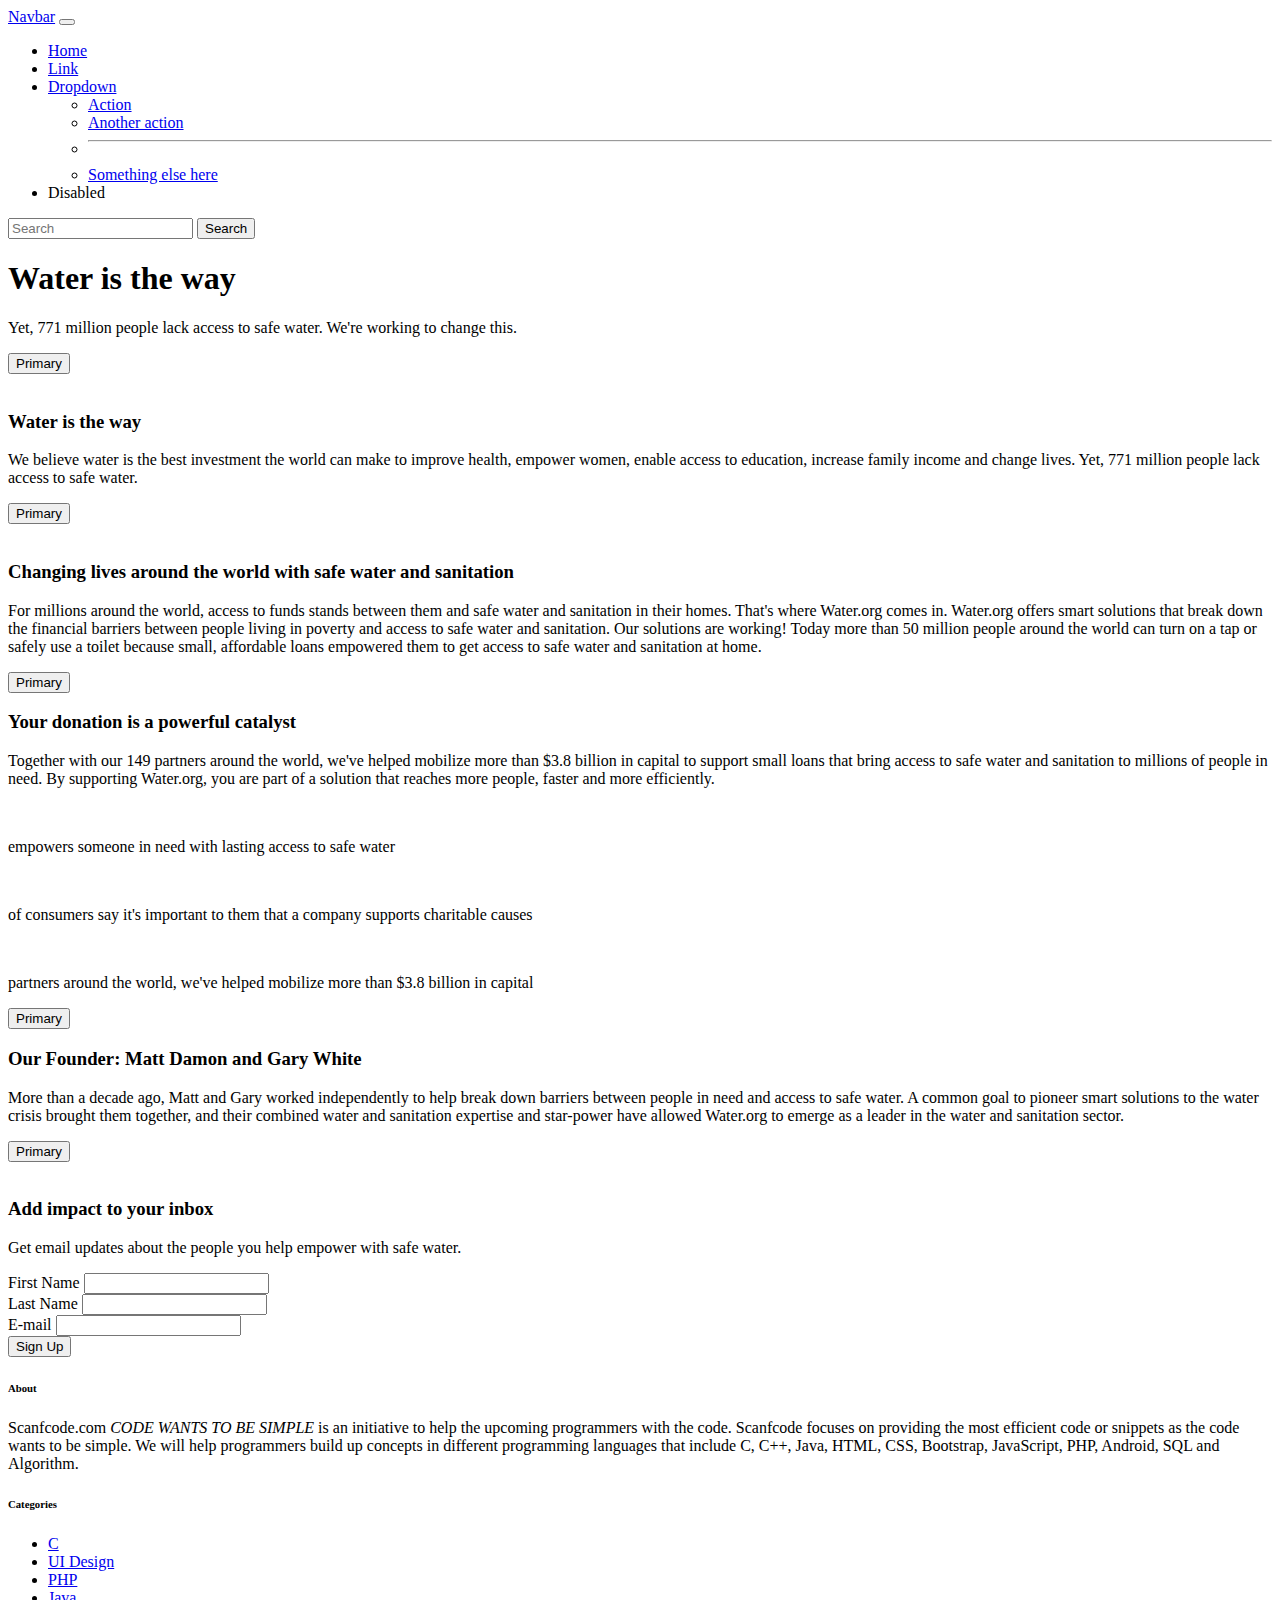
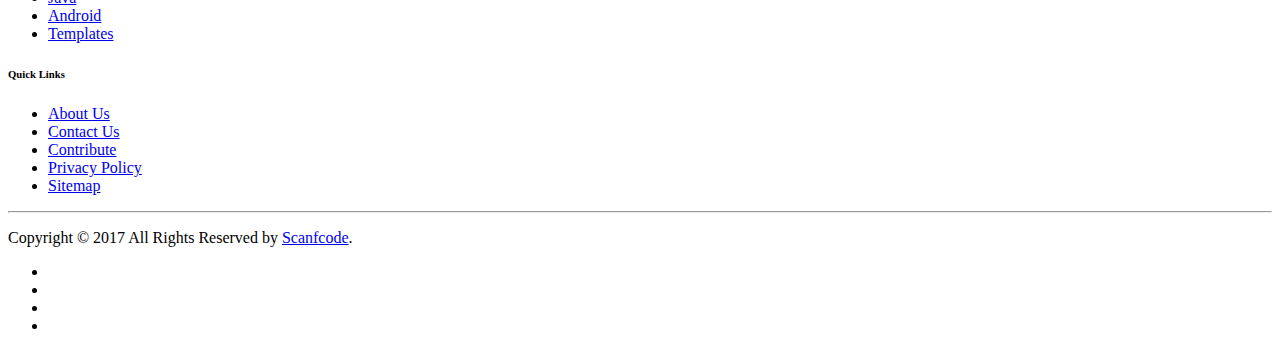
==== index.html @ 59b443e1 "index added" ====
<!doctype html>
<html lang="en">
  <head>
    <!-- Required meta tags -->
    <meta charset="utf-8">
    <meta name="viewport" content="width=device-width, initial-scale=1">

    <!-- Bootstrap CSS -->
    <link href="https://cdn.jsdelivr.net/npm/bootstrap@5.1.3/dist/css/bootstrap.min.css" rel="stylesheet" integrity="sha384-1BmE4kWBq78iYhFldvKuhfTAU6auU8tT94WrHftjDbrCEXSU1oBoqyl2QvZ6jIW3" crossorigin="anonymous">
    <link rel="stylesheet" href="./css/style.css">
   
  </head>
  <body>

    <!-- NavBar -->

    <nav class="navbar navbar-expand-lg navbar-dark bg-dark">
        <div class="container-fluid">
          <a class="navbar-brand" href="#">Navbar</a>
          <button class="navbar-toggler" type="button" data-bs-toggle="collapse" data-bs-target="#navbarSupportedContent" aria-controls="navbarSupportedContent" aria-expanded="false" aria-label="Toggle navigation">
            <span class="navbar-toggler-icon"></span>
          </button>
          <div class="collapse navbar-collapse" id="navbarSupportedContent">
            <ul class="navbar-nav me-auto mb-2 mb-lg-0">
              <li class="nav-item">
                <a class="nav-link active" aria-current="page" href="#">Home</a>
              </li>
              <li class="nav-item">
                <a class="nav-link" href="#">Link</a>
              </li>
              <li class="nav-item dropdown">
                <a class="nav-link dropdown-toggle" href="#" id="navbarDropdown" role="button" data-bs-toggle="dropdown" aria-expanded="false">
                  Dropdown
                </a>
                <ul class="dropdown-menu" aria-labelledby="navbarDropdown">
                  <li><a class="dropdown-item" href="#">Action</a></li>
                  <li><a class="dropdown-item" href="#">Another action</a></li>
                  <li><hr class="dropdown-divider"></li>
                  <li><a class="dropdown-item" href="#">Something else here</a></li>
                </ul>
              </li>
              <li class="nav-item">
                <a class="nav-link disabled">Disabled</a>
              </li>
            </ul>
            <form class="d-flex">
              <input class="form-control me-2" type="search" placeholder="Search" aria-label="Search">
              <button class="btn btn-outline-success" type="submit">Search</button>
            </form>
          </div>
        </div>
      </nav>

    <!-- Hero -->

    <div class="container-fluid gradient">
        <div class="row">
            <div class="col-md-6">
                <h1 class="title">Water is the way</h1>
                <p>Yet, 771 million people lack access to safe water. We're working to change this.</p>
                <button type="button" class="btn btn-primary">Primary</button>
            </div>
            <div class="col-md-6">
                <img src="./img/Heroimg.png" alt="">
            </div>
        </div>
    </div>

    <div class="container about">
        <div class="row">
            <div class="col-md-9">
                <h3>Water is the way</h3>
                <p>We believe water is the best investment the world can make to improve health, empower women, enable access to education, increase family income and change lives. Yet, 771 million people lack access to safe water.</p>
            </div>
            <div class="col-md-3">
                <button type="button" class="btn btn-primary">Primary</button>
            </div>
        </div>
    </div>

    <div class="container">
        <div class="row">
            <div class="col-md-6">
                <img src="./img/water.png" alt="">
            </div>
            <div class="col-md-6">
                <h3>Changing lives around the world with safe water and sanitation</h3>
                <p>For millions around the world, access to funds stands between them and safe water and sanitation in their homes.

                    That's where Water.org comes in. Water.org offers smart solutions that break down the financial barriers between people living in poverty and access to safe water and sanitation.
                    
                    Our solutions are working! Today more than 50 million people around the world can turn on a tap or safely use a toilet because small, affordable loans empowered them to get access to safe water and sanitation at home.</p>
                    <button type="button" class="btn btn-primary">Primary</button>
            </div>
        </div>
    </div>

    <div class="container gradient">
        <div class="row">
            <div class="col-md-3">
                <h3>Your donation is a powerful catalyst</h3>
                <p>Together with our 149 partners around the world, we've helped mobilize more than $3.8 billion in capital to support small loans that bring access to safe water and sanitation to millions of people in need. By supporting Water.org, you are part of a solution that reaches more people, faster and more efficiently.</p>
            </div>
            <div class="col-md-3">
                <img src="./img/$5.png" alt="">
                <p>empowers someone in need with lasting access to safe water</p>
            </div>
            <div class="col-md-3">
                <img src="./img/84.png" alt="">
                <p>of consumers say it's important to them that a company supports charitable causes</p>
            </div>
            <div class="col-md-3">
                <img src="./img/149.png" alt="">
                <p>partners around the world, we've helped mobilize more than $3.8 billion in capital</p>
            </div>
        </div>
        <div class="row">
            <div class="col-md-3">
            </div>
            <div class="col-md-3">
            </div>
            <div class="col-md-3">
            </div>
            <div class="col-md-3">
                <button type="button" class="btn btn-primary">Primary</button>
            </div>
        </div>
    </div>

    <div class="container">
        <div class="row">
            <div class="col-md-4">
                <h3>Our Founder: Matt Damon and Gary White</h3>
                <p>More than a decade ago, Matt and Gary worked independently to help break down barriers between people in need and access to safe water. A common goal to pioneer smart solutions to the water crisis brought them together, and their combined water and sanitation expertise and star-power have allowed Water.org to emerge as a leader in the water and sanitation sector.</p>
                <button type="button" class="btn btn-primary">Primary</button>
            </div>
            <div class="col-md-8">
                <img src="./img/founder.png" alt="">
            </div>
        </div>
    </div>

    <div class="container form">
        <div class="row">
            <div class="col-md-4">
                <form>
                    <h3>Add impact to your inbox</h3>
                    <p>Get email updates about the people you help empower with safe water.</p>
                    <div class="mb-3">
                      <label for="exampleInputEmail1" class="form-label">First Name</label>
                      <input type="email" class="form-control" id="exampleInputEmail1" aria-describedby="emailHelp">
                    </div>
                    <div class="mb-3">
                      <label for="exampleInputPassword1" class="form-label">Last Name</label>
                      <input type="password" class="form-control" id="exampleInputPassword1">
                    </div>
                    <div class="mb-3">
                        <label for="exampleInputPassword1" class="form-label">E-mail</label>
                        <input type="password" class="form-control" id="exampleInputPassword1">
                      </div>
                    <button type="submit" class="btn btn-primary">Sign Up</button>
                  </form>
            </div>
        </div>
    </div>

      <!-- Site footer -->
      <footer class="site-footer">
        <div class="container">
          <div class="row">
            <div class="col-sm-12 col-md-6">
              <h6>About</h6>
              <p class="text-justify">Scanfcode.com <i>CODE WANTS TO BE SIMPLE </i> is an initiative  to help the upcoming programmers with the code. Scanfcode focuses on providing the most efficient code or snippets as the code wants to be simple. We will help programmers build up concepts in different programming languages that include C, C++, Java, HTML, CSS, Bootstrap, JavaScript, PHP, Android, SQL and Algorithm.</p>
            </div>
  
            <div class="col-xs-6 col-md-3">
              <h6>Categories</h6>
              <ul class="footer-links">
                <li><a href="http://scanfcode.com/category/c-language/">C</a></li>
                <li><a href="http://scanfcode.com/category/front-end-development/">UI Design</a></li>
                <li><a href="http://scanfcode.com/category/back-end-development/">PHP</a></li>
                <li><a href="http://scanfcode.com/category/java-programming-language/">Java</a></li>
                <li><a href="http://scanfcode.com/category/android/">Android</a></li>
                <li><a href="http://scanfcode.com/category/templates/">Templates</a></li>
              </ul>
            </div>
  
            <div class="col-xs-6 col-md-3">
              <h6>Quick Links</h6>
              <ul class="footer-links">
                <li><a href="http://scanfcode.com/about/">About Us</a></li>
                <li><a href="http://scanfcode.com/contact/">Contact Us</a></li>
                <li><a href="http://scanfcode.com/contribute-at-scanfcode/">Contribute</a></li>
                <li><a href="http://scanfcode.com/privacy-policy/">Privacy Policy</a></li>
                <li><a href="http://scanfcode.com/sitemap/">Sitemap</a></li>
              </ul>
            </div>
          </div>
          <hr>
        </div>
        <div class="container">
          <div class="row">
            <div class="col-md-8 col-sm-6 col-xs-12">
              <p class="copyright-text">Copyright &copy; 2017 All Rights Reserved by 
           <a href="#">Scanfcode</a>.
              </p>
            </div>
  
            <div class="col-md-4 col-sm-6 col-xs-12">
              <ul class="social-icons">
                <li><a class="facebook" href="#"><i class="fa fa-facebook"></i></a></li>
                <li><a class="twitter" href="#"><i class="fa fa-twitter"></i></a></li>
                <li><a class="dribbble" href="#"><i class="fa fa-dribbble"></i></a></li>
                <li><a class="linkedin" href="#"><i class="fa fa-linkedin"></i></a></li>   
              </ul>
            </div>
          </div>
        </div>
  </footer>

    <!-- Optional JavaScript; choose one of the two! -->

    <!-- Option 1: Bootstrap Bundle with Popper -->
    <script src="https://cdn.jsdelivr.net/npm/bootstrap@5.1.3/dist/js/bootstrap.bundle.min.js" integrity="sha384-ka7Sk0Gln4gmtz2MlQnikT1wXgYsOg+OMhuP+IlRH9sENBO0LRn5q+8nbTov4+1p" crossorigin="anonymous"></script>

    <!-- Option 2: Separate Popper and Bootstrap JS -->
    <!--
    <script src="https://cdn.jsdelivr.net/npm/@popperjs/core@2.10.2/dist/umd/popper.min.js" integrity="sha384-7+zCNj/IqJ95wo16oMtfsKbZ9ccEh31eOz1HGyDuCQ6wgnyJNSYdrPa03rtR1zdB" crossorigin="anonymous"></script>
    <script src="https://cdn.jsdelivr.net/npm/bootstrap@5.1.3/dist/js/bootstrap.min.js" integrity="sha384-QJHtvGhmr9XOIpI6YVutG+2QOK9T+ZnN4kzFN1RtK3zEFEIsxhlmWl5/YESvpZ13" crossorigin="anonymous"></script>
    -->
  </body>
</html>
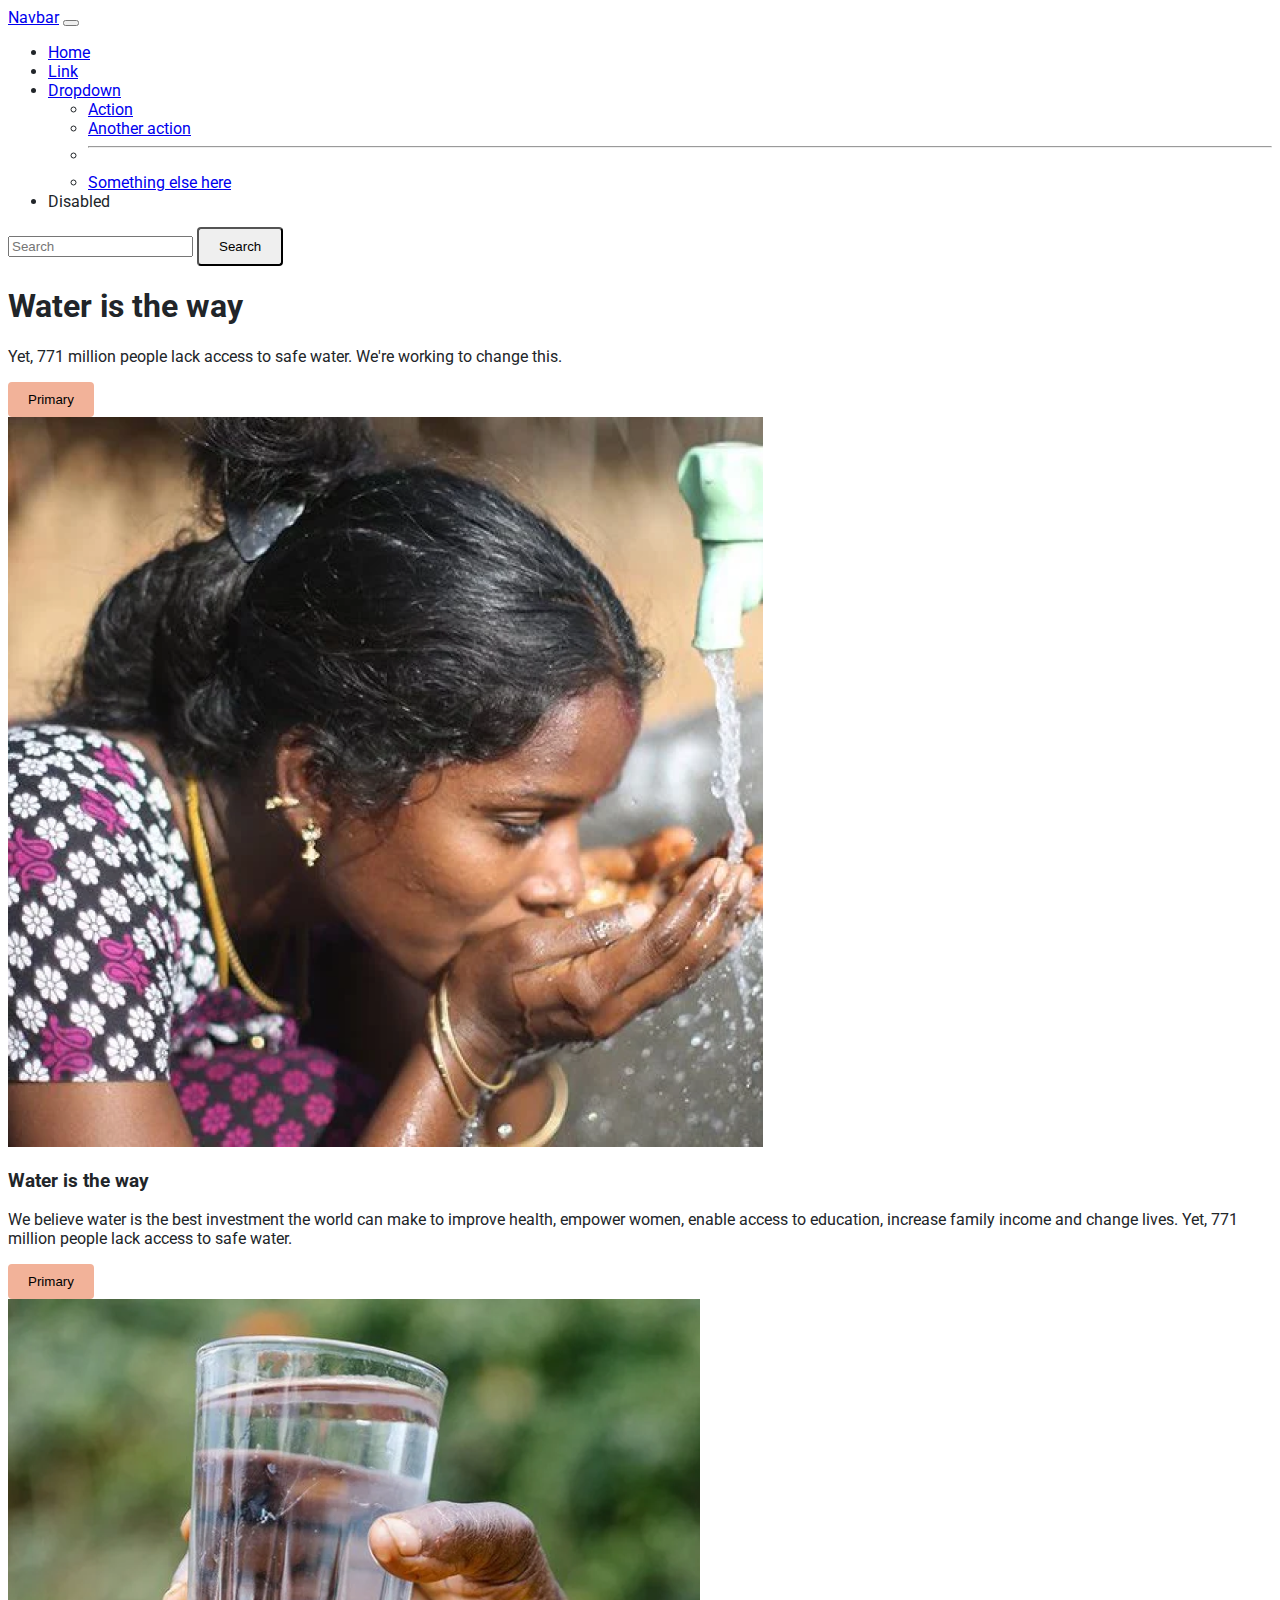
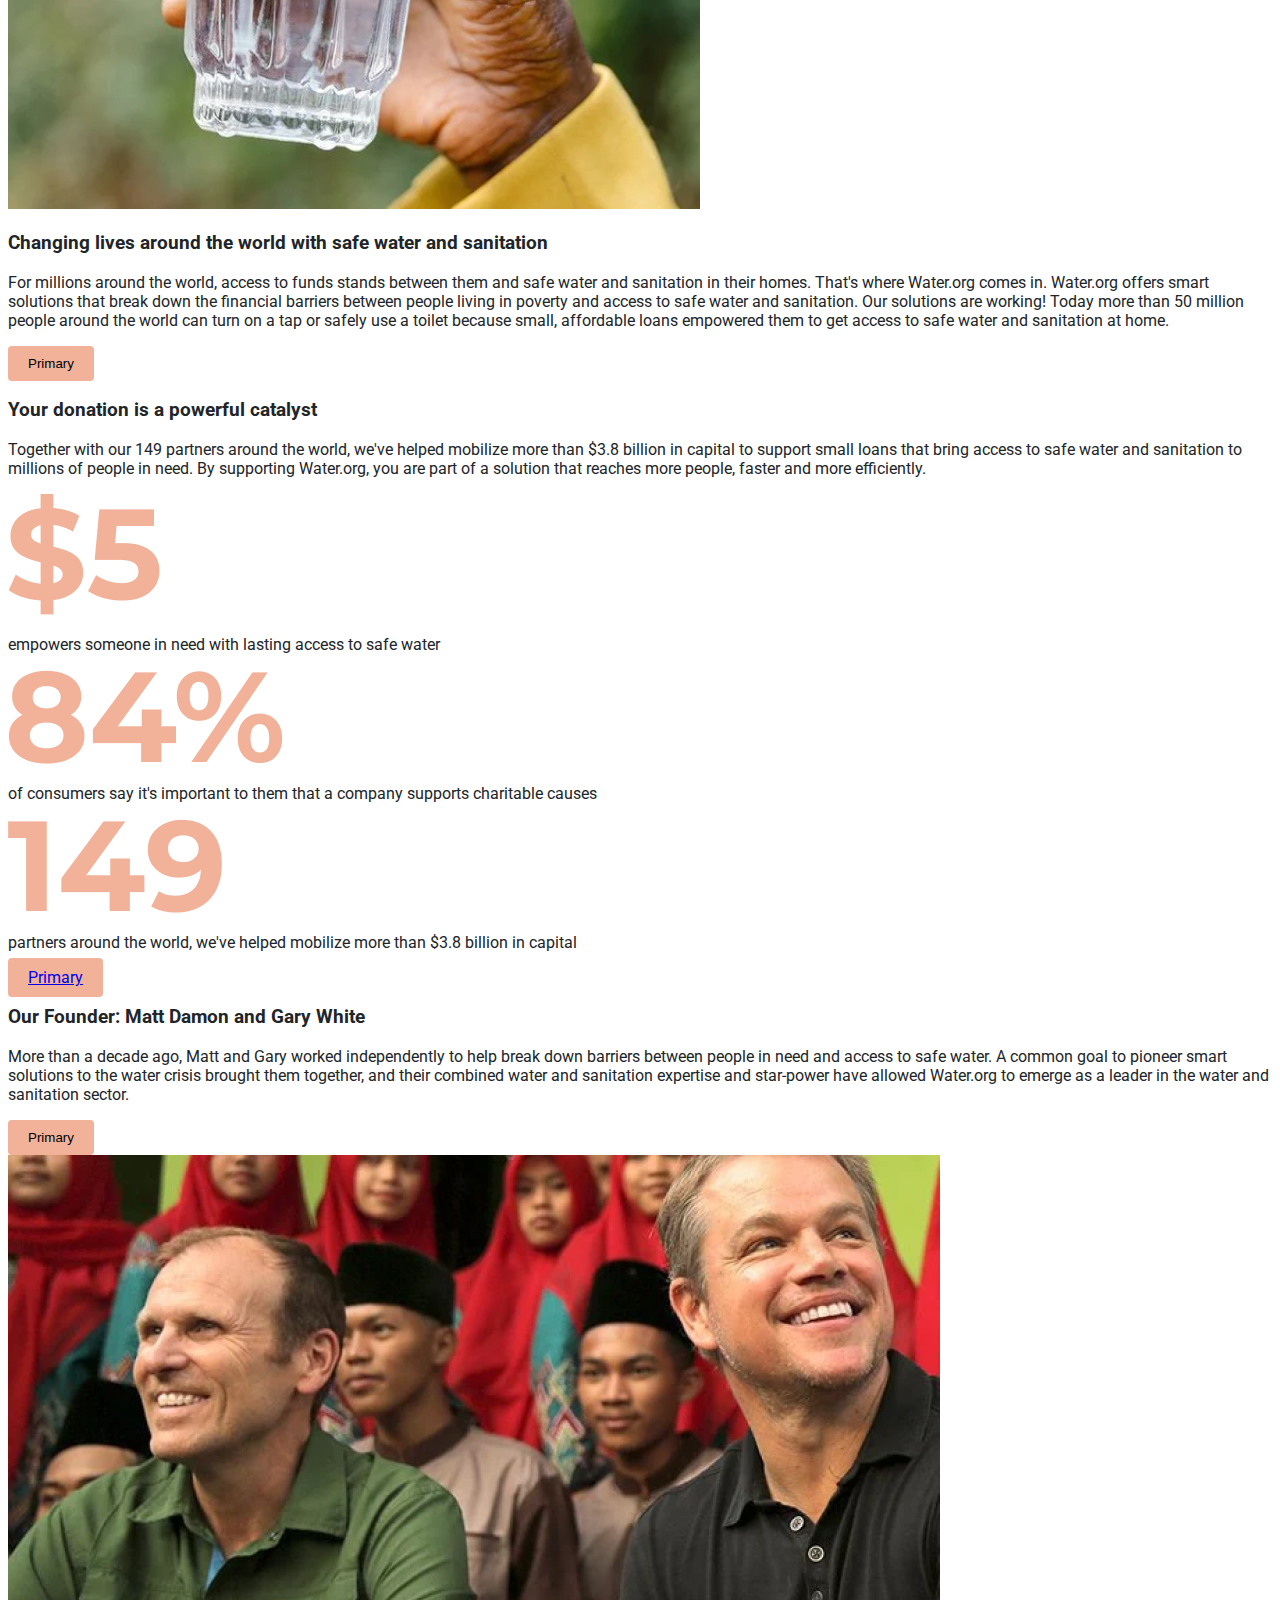
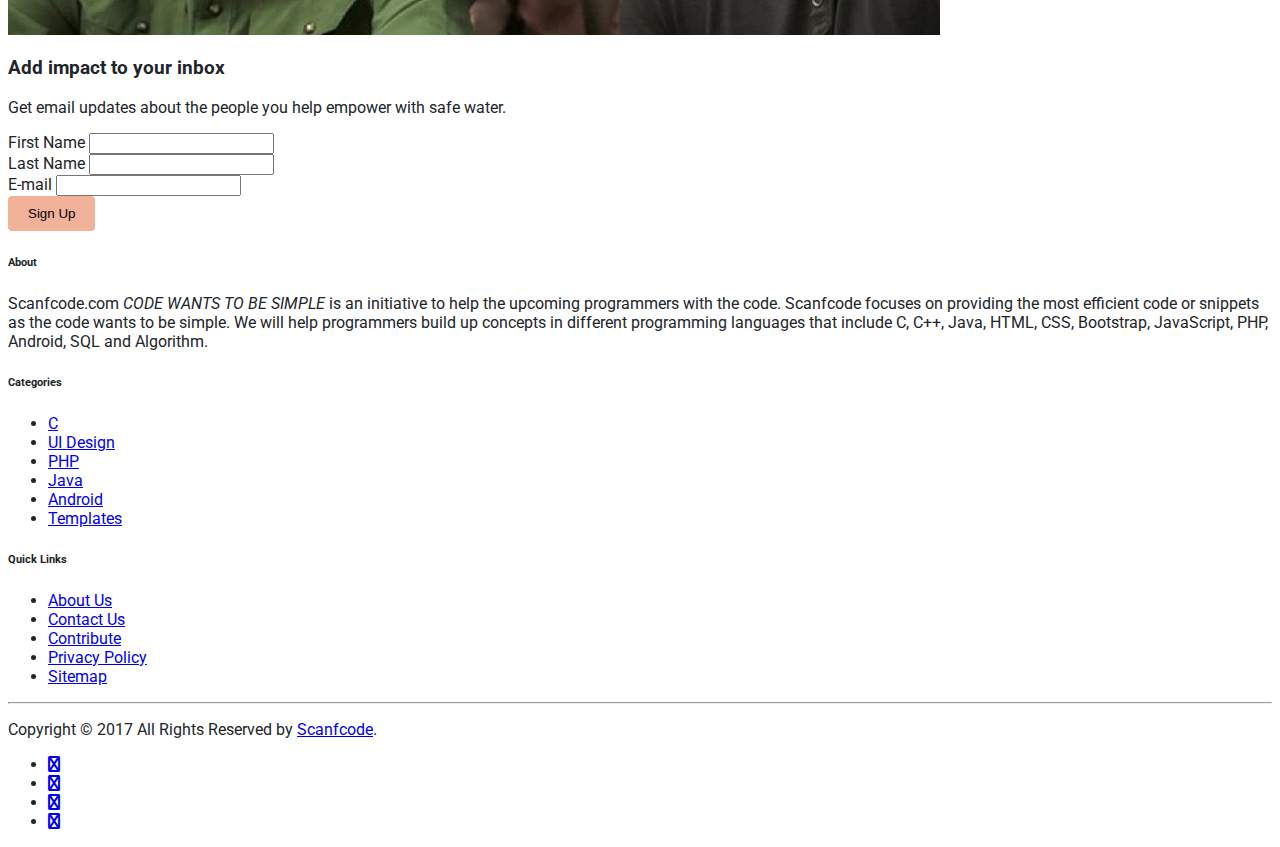
==== commit 17d6741a: "made changes" ====
--- a/index.html
+++ b/index.html
@@ -8,6 +8,9 @@
     <!-- Bootstrap CSS -->
     <link href="https://cdn.jsdelivr.net/npm/bootstrap@5.1.3/dist/css/bootstrap.min.css" rel="stylesheet" integrity="sha384-1BmE4kWBq78iYhFldvKuhfTAU6auU8tT94WrHftjDbrCEXSU1oBoqyl2QvZ6jIW3" crossorigin="anonymous">
     <link rel="stylesheet" href="./css/style.css">
+    <link rel="stylesheet" href="../css/common.css">
+
+    <title>Home Page</title>
    
   </head>
   <body>
@@ -122,7 +125,7 @@
             <div class="col-md-3">
             </div>
             <div class="col-md-3">
-                <button type="button" class="btn btn-primary">Primary</button>
+              <a href="#" class="btn btn-primary">Primary</a>
             </div>
         </div>
     </div>
--- a/css/common.css
+++ b/css/common.css
@@ -0,0 +1,18 @@
+/* Google Font*/
+@import url('https://fonts.googleapis.com/css2?family=Playfair+Display:ital,wght@0,400;0,500;0,600;0,700;0,800;0,900;1,400;1,500;1,600;1,700;1,800;1,900&family=Roboto:ital,wght@0,100;0,300;0,400;0,500;0,700;0,900;1,100;1,300;1,400;1,500;1,700;1,900&display=swap');
+/* Free  font-awesome 6.2*/
+@import url('https://cdnjs.cloudflare.com/ajax/libs/font-awesome/6.2.0/css/all.min.css');
+/* components*/
+@import url("./variables.css");
+@import url("../components/buttons.css");
+@import url("../components/nav.css");
+@import url("../components/shadow.css");
+@import url("../components/borders.css");
+
+body{
+    font-family: var(--defult-font);
+    font-size: var(--font-size-defult);
+    font-weight: var(--font-weight-regular);
+    color: var(--color-gray-900);
+}
+
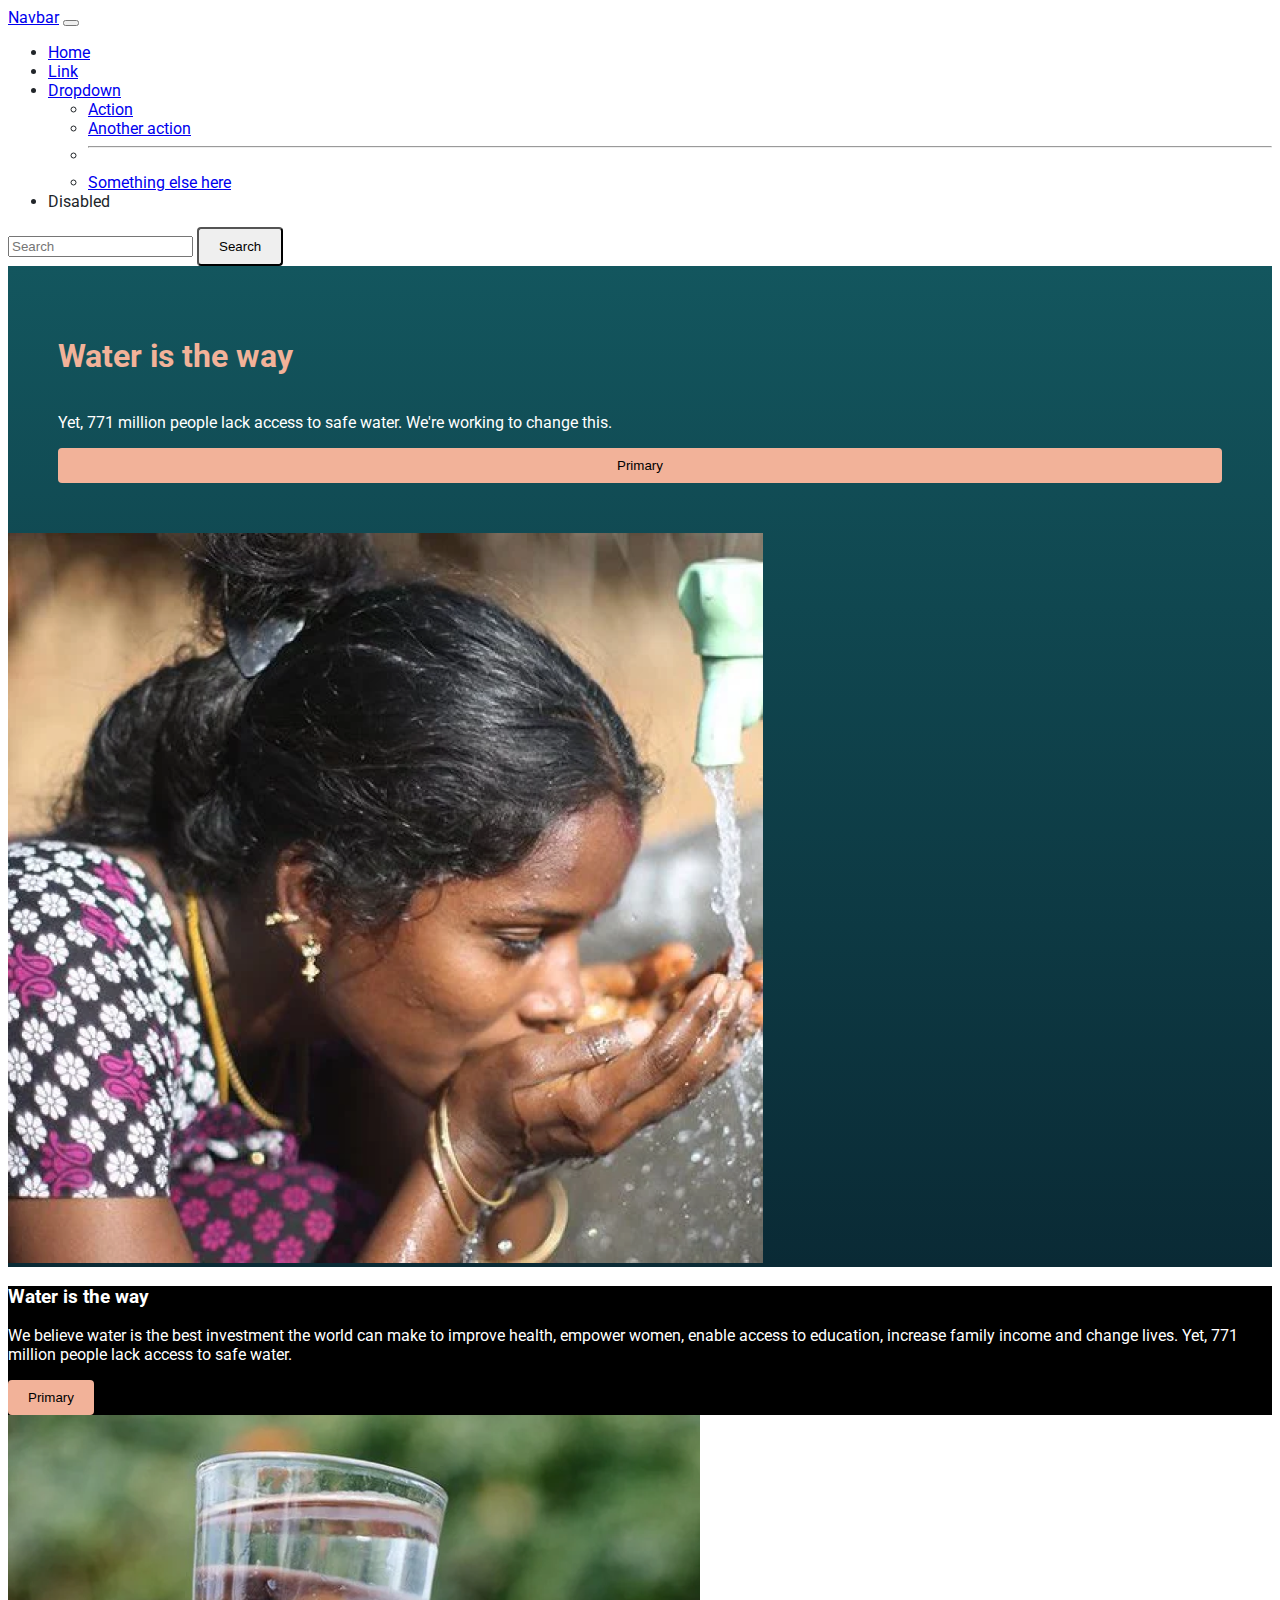
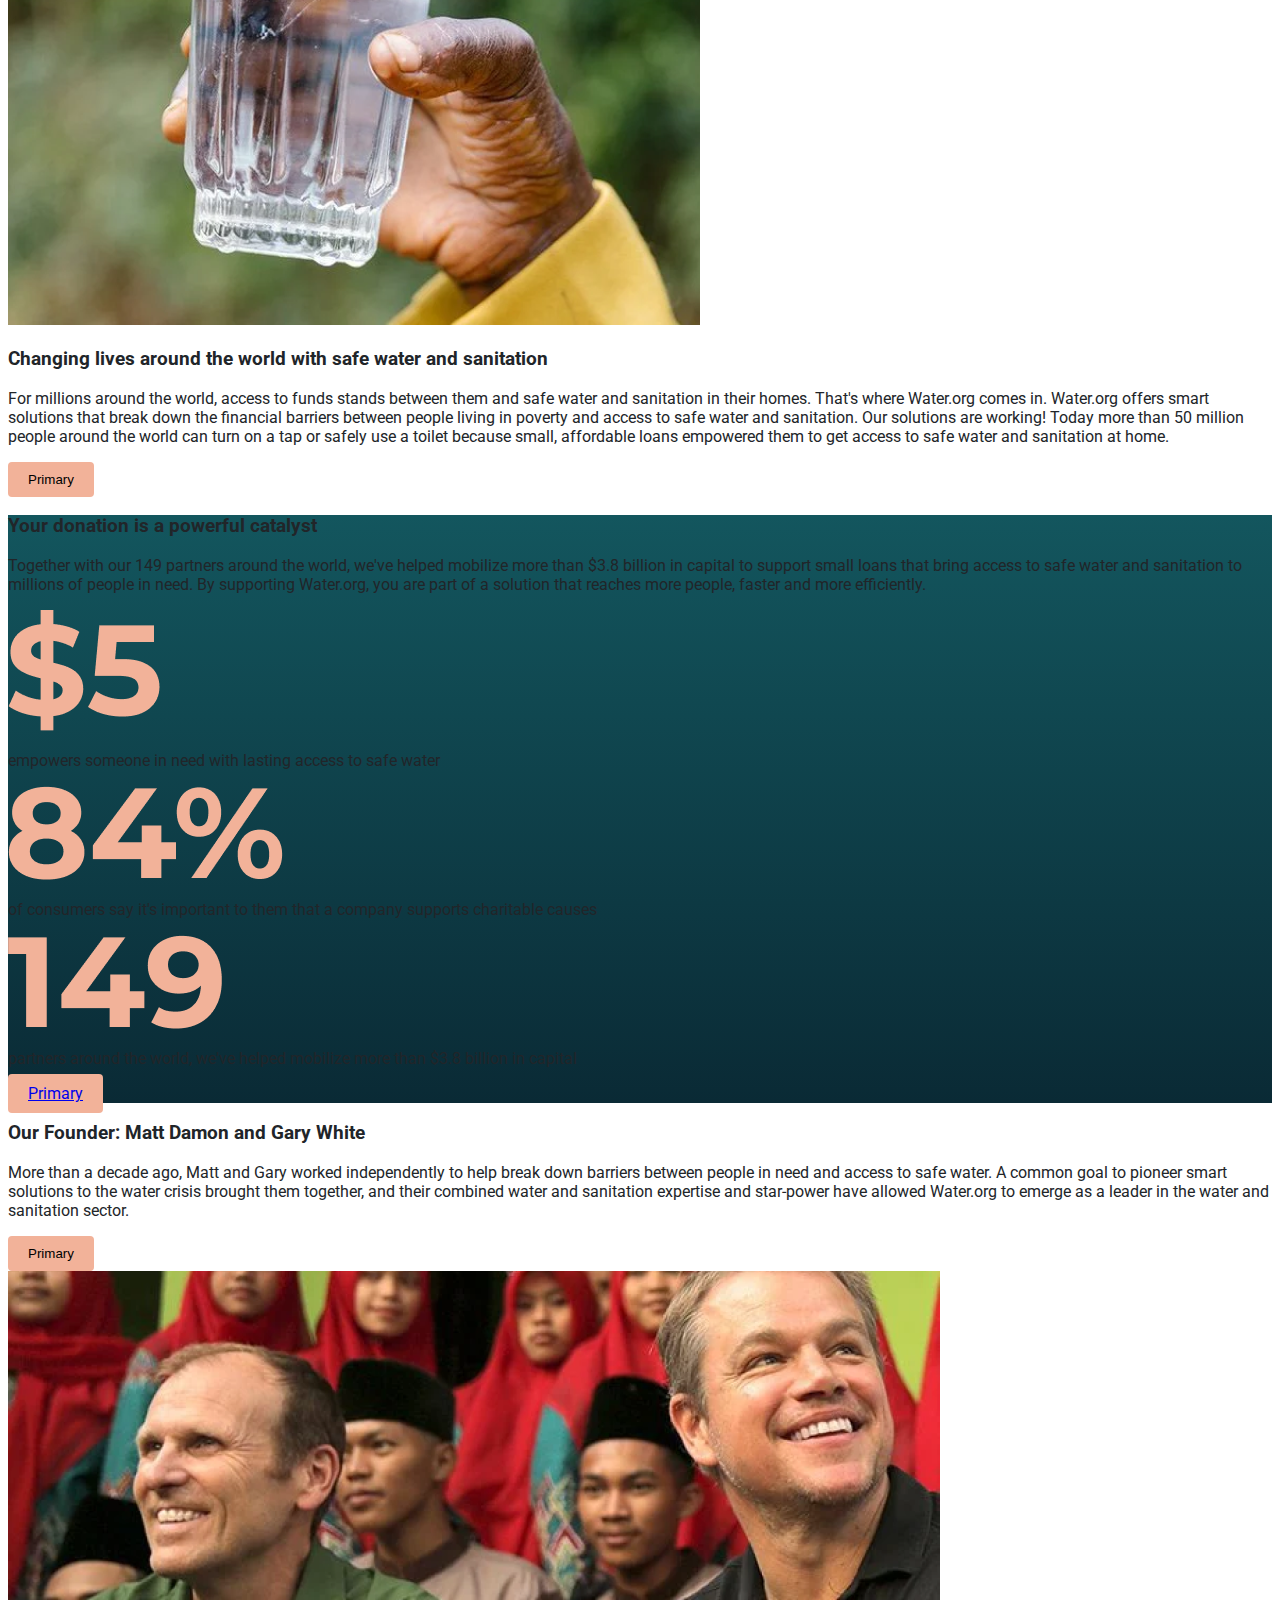
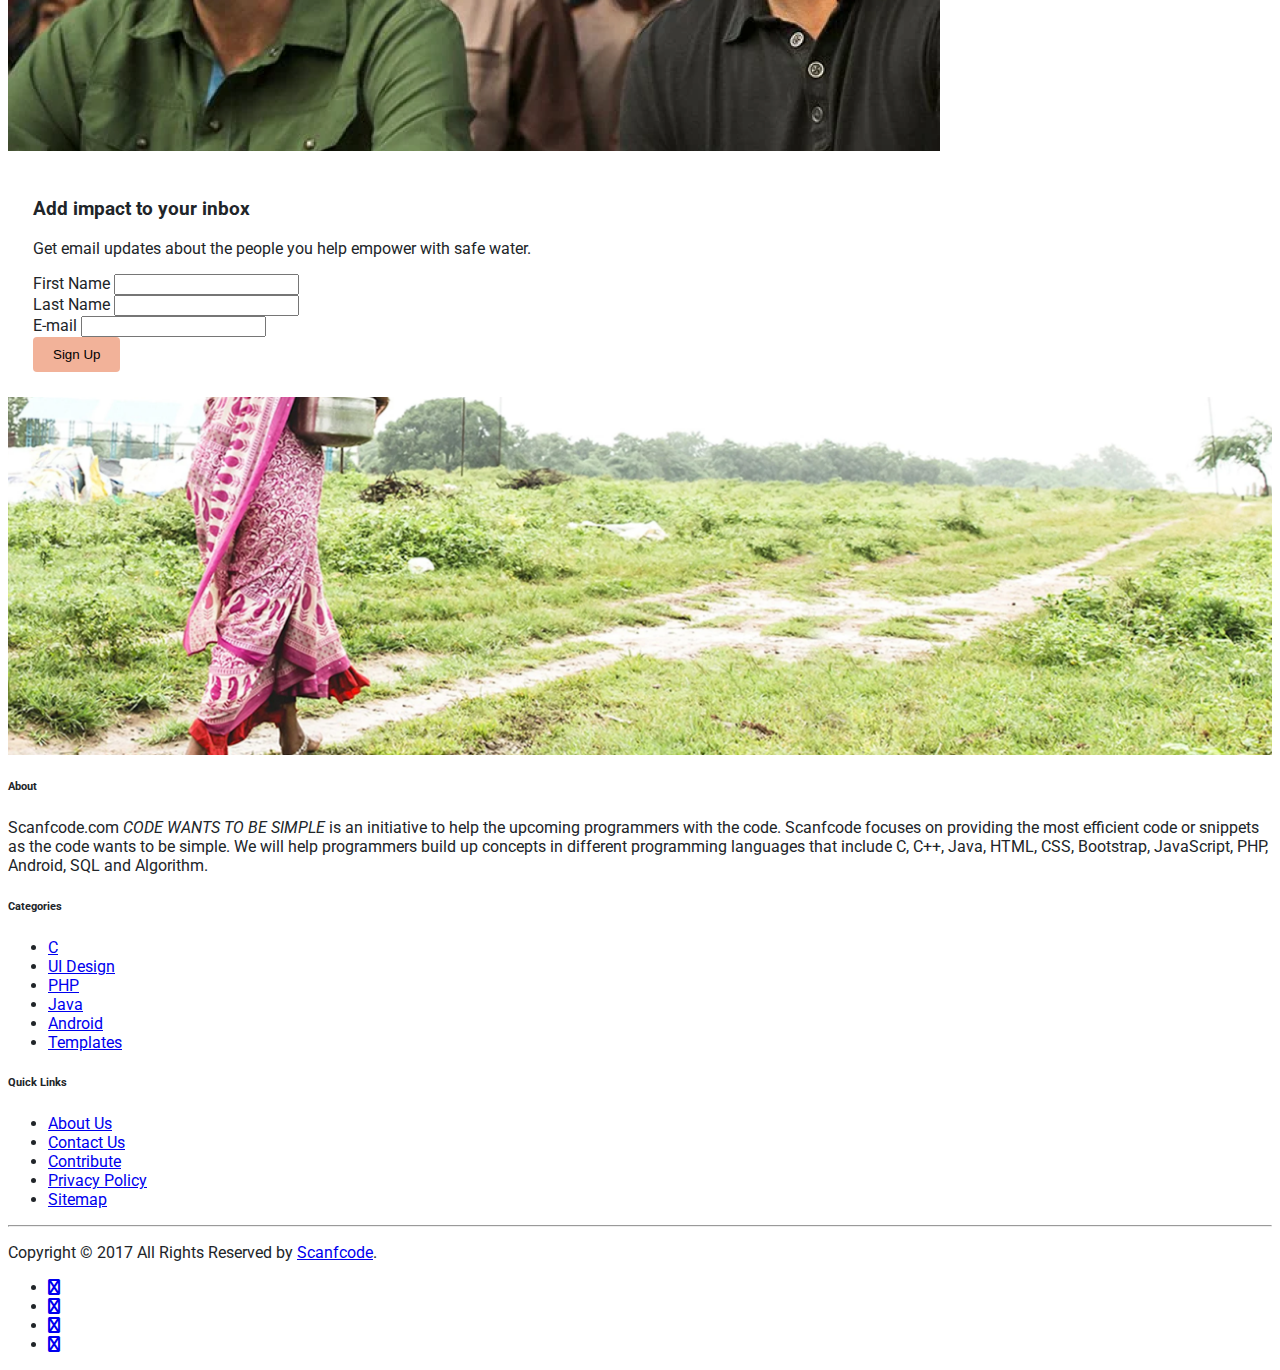
==== commit 046f8021: "home page edits" ====
--- a/index.html
+++ b/index.html
@@ -9,6 +9,10 @@
     <link href="https://cdn.jsdelivr.net/npm/bootstrap@5.1.3/dist/css/bootstrap.min.css" rel="stylesheet" integrity="sha384-1BmE4kWBq78iYhFldvKuhfTAU6auU8tT94WrHftjDbrCEXSU1oBoqyl2QvZ6jIW3" crossorigin="anonymous">
     <link rel="stylesheet" href="./css/style.css">
     <link rel="stylesheet" href="../css/common.css">
+
+    <link rel="preconnect" href="https://fonts.googleapis.com">
+<link rel="preconnect" href="https://fonts.gstatic.com" crossorigin>
+<link href="https://fonts.googleapis.com/css2?family=Open+Sans:ital,wght@0,300;0,400;0,500;0,600;0,700;0,800;1,300;1,400;1,500;1,600;1,700;1,800&display=swap" rel="stylesheet">
 
     <title>Home Page</title>
    
@@ -58,13 +62,13 @@
 
     <div class="container-fluid gradient">
         <div class="row">
-            <div class="col-md-6">
+            <div class="col-md-6 heroContent">
                 <h1 class="title">Water is the way</h1>
                 <p>Yet, 771 million people lack access to safe water. We're working to change this.</p>
                 <button type="button" class="btn btn-primary">Primary</button>
             </div>
             <div class="col-md-6">
-                <img src="./img/Heroimg.png" alt="">
+                <img class="w-100" src="./img/Heroimg.png" alt="">
             </div>
         </div>
     </div>
@@ -84,7 +88,7 @@
     <div class="container">
         <div class="row">
             <div class="col-md-6">
-                <img src="./img/water.png" alt="">
+                <img class="w-100" src="./img/water.png" alt="">
             </div>
             <div class="col-md-6">
                 <h3>Changing lives around the world with safe water and sanitation</h3>
@@ -105,15 +109,15 @@
                 <p>Together with our 149 partners around the world, we've helped mobilize more than $3.8 billion in capital to support small loans that bring access to safe water and sanitation to millions of people in need. By supporting Water.org, you are part of a solution that reaches more people, faster and more efficiently.</p>
             </div>
             <div class="col-md-3">
-                <img src="./img/$5.png" alt="">
+                <img class="w-100" src="./img/$5.png" alt="">
                 <p>empowers someone in need with lasting access to safe water</p>
             </div>
             <div class="col-md-3">
-                <img src="./img/84.png" alt="">
+                <img class="w-100"src="./img/84.png" alt="">
                 <p>of consumers say it's important to them that a company supports charitable causes</p>
             </div>
             <div class="col-md-3">
-                <img src="./img/149.png" alt="">
+                <img class="w-100" src="./img/149.png" alt="">
                 <p>partners around the world, we've helped mobilize more than $3.8 billion in capital</p>
             </div>
         </div>
@@ -138,14 +142,20 @@
                 <button type="button" class="btn btn-primary">Primary</button>
             </div>
             <div class="col-md-8">
-                <img src="./img/founder.png" alt="">
-            </div>
-        </div>
-    </div>
-
-    <div class="container form">
+                <img class="w-100" src="./img/founder.png" alt="">
+            </div>
+        </div>
+    </div>
+
+    <div class="container-fluid form">
         <div class="row">
             <div class="col-md-4">
+
+            </div>
+            <div class="col-md-3">
+
+            </div>
+            <div class="col-md-4 signupform">
                 <form>
                     <h3>Add impact to your inbox</h3>
                     <p>Get email updates about the people you help empower with safe water.</p>
--- a/css/style.css
+++ b/css/style.css
@@ -0,0 +1,45 @@
+.gradient{
+    background-image: linear-gradient(#13565E, #0A2A35);
+}
+
+.about{
+    background-color: black;
+    color: white;
+}
+
+w-100{
+    width: 100%;
+}
+
+.heroContent{
+    display: flex;
+    align-items: left;
+    justify-content: center;
+    flex-direction: column;
+    color: white;
+    padding: 50px;
+}
+
+.heroContent h1{
+    color: #F2B299;
+}
+
+
+
+
+.form{
+    background: url(../img/form.png);
+    background-repeat: no-repeat;
+    background-size: cover;
+    background-position:center;
+    height: 600px;
+}
+
+.signupform{
+
+
+
+
+    padding: 25px;
+    background-color: white;
+}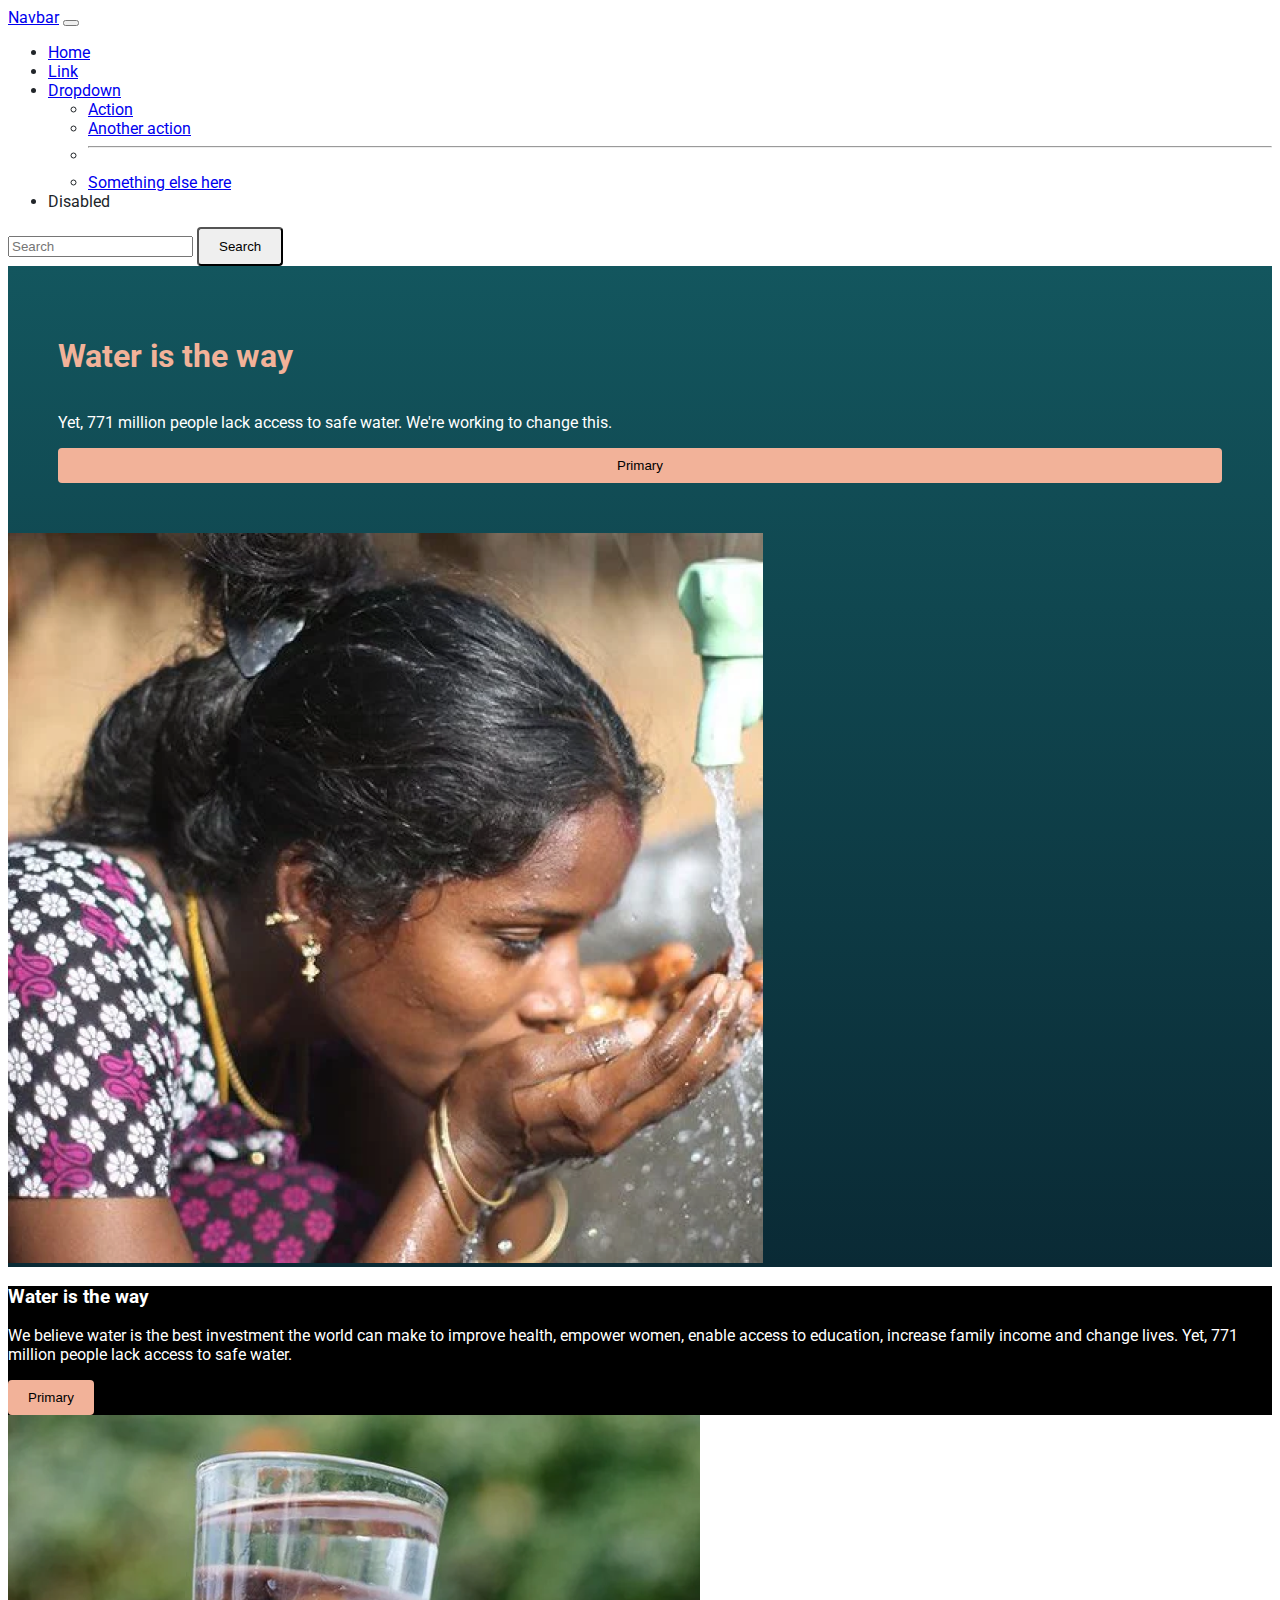
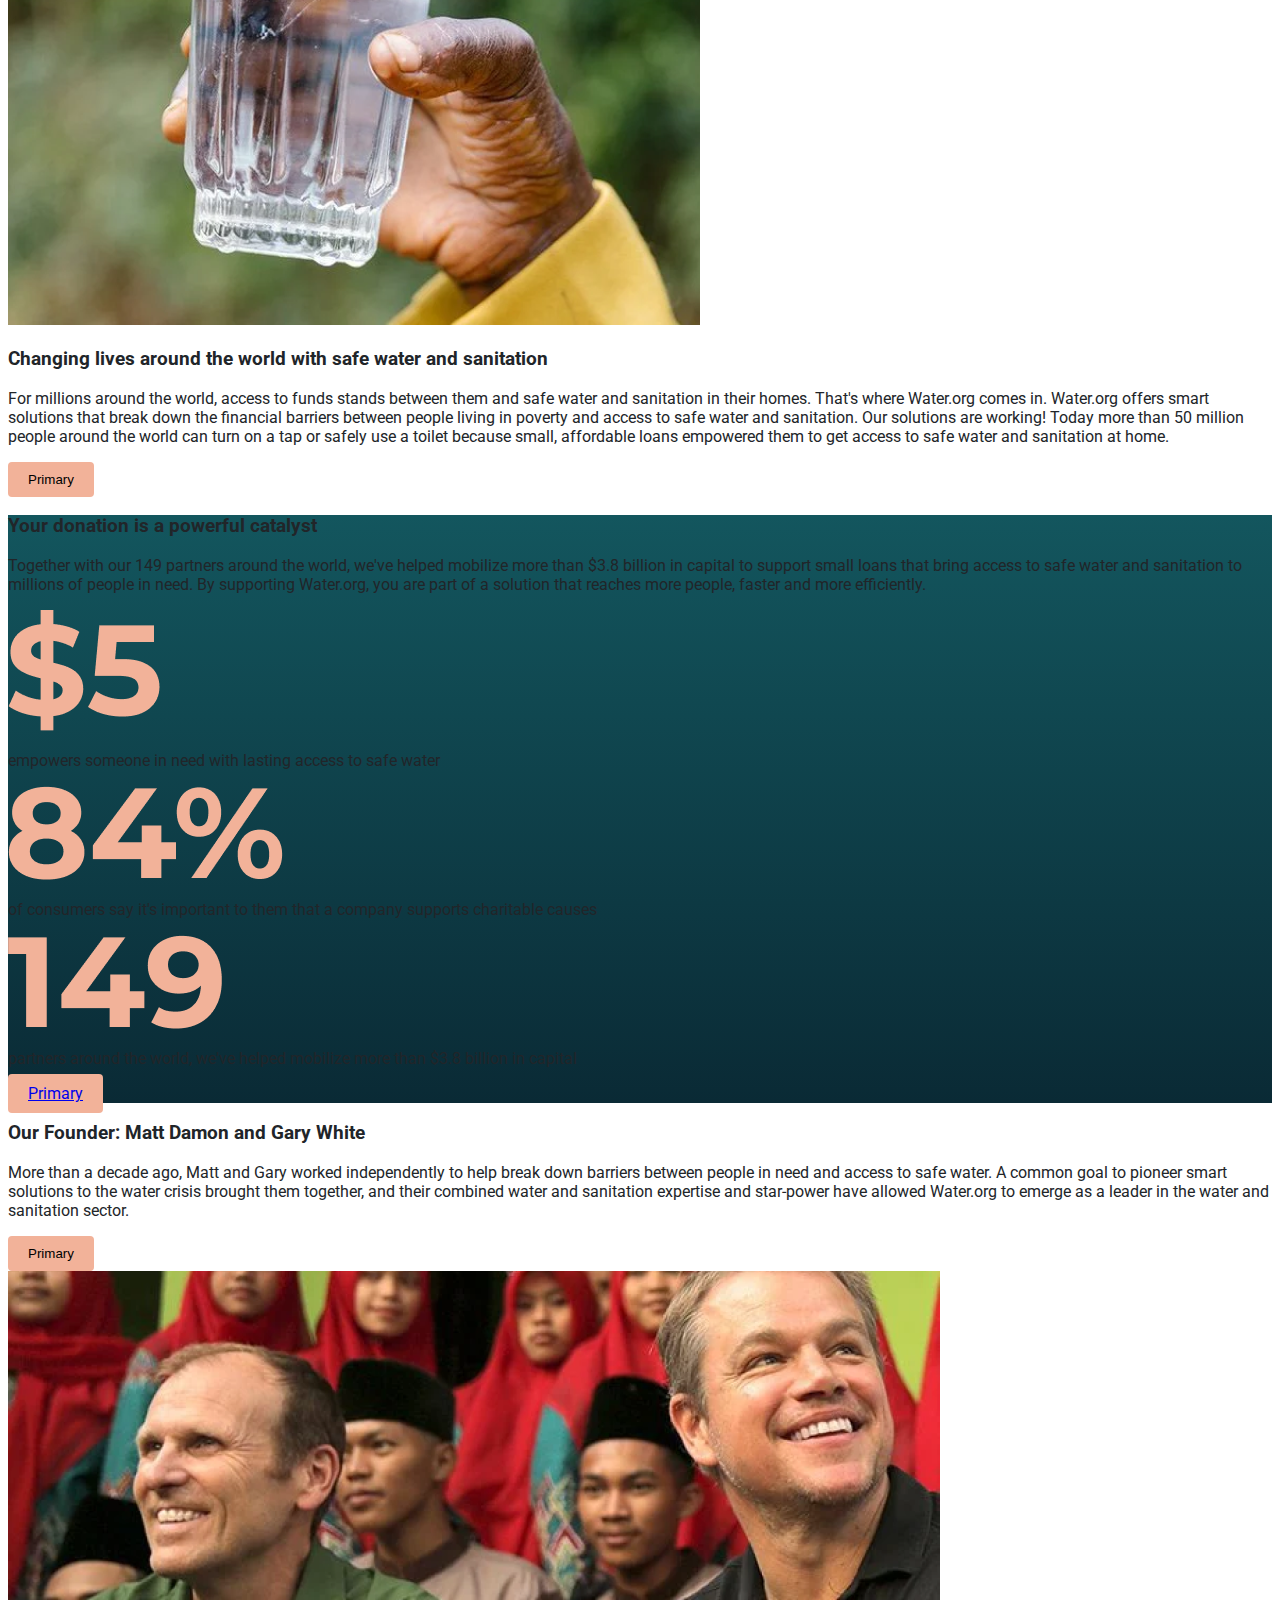
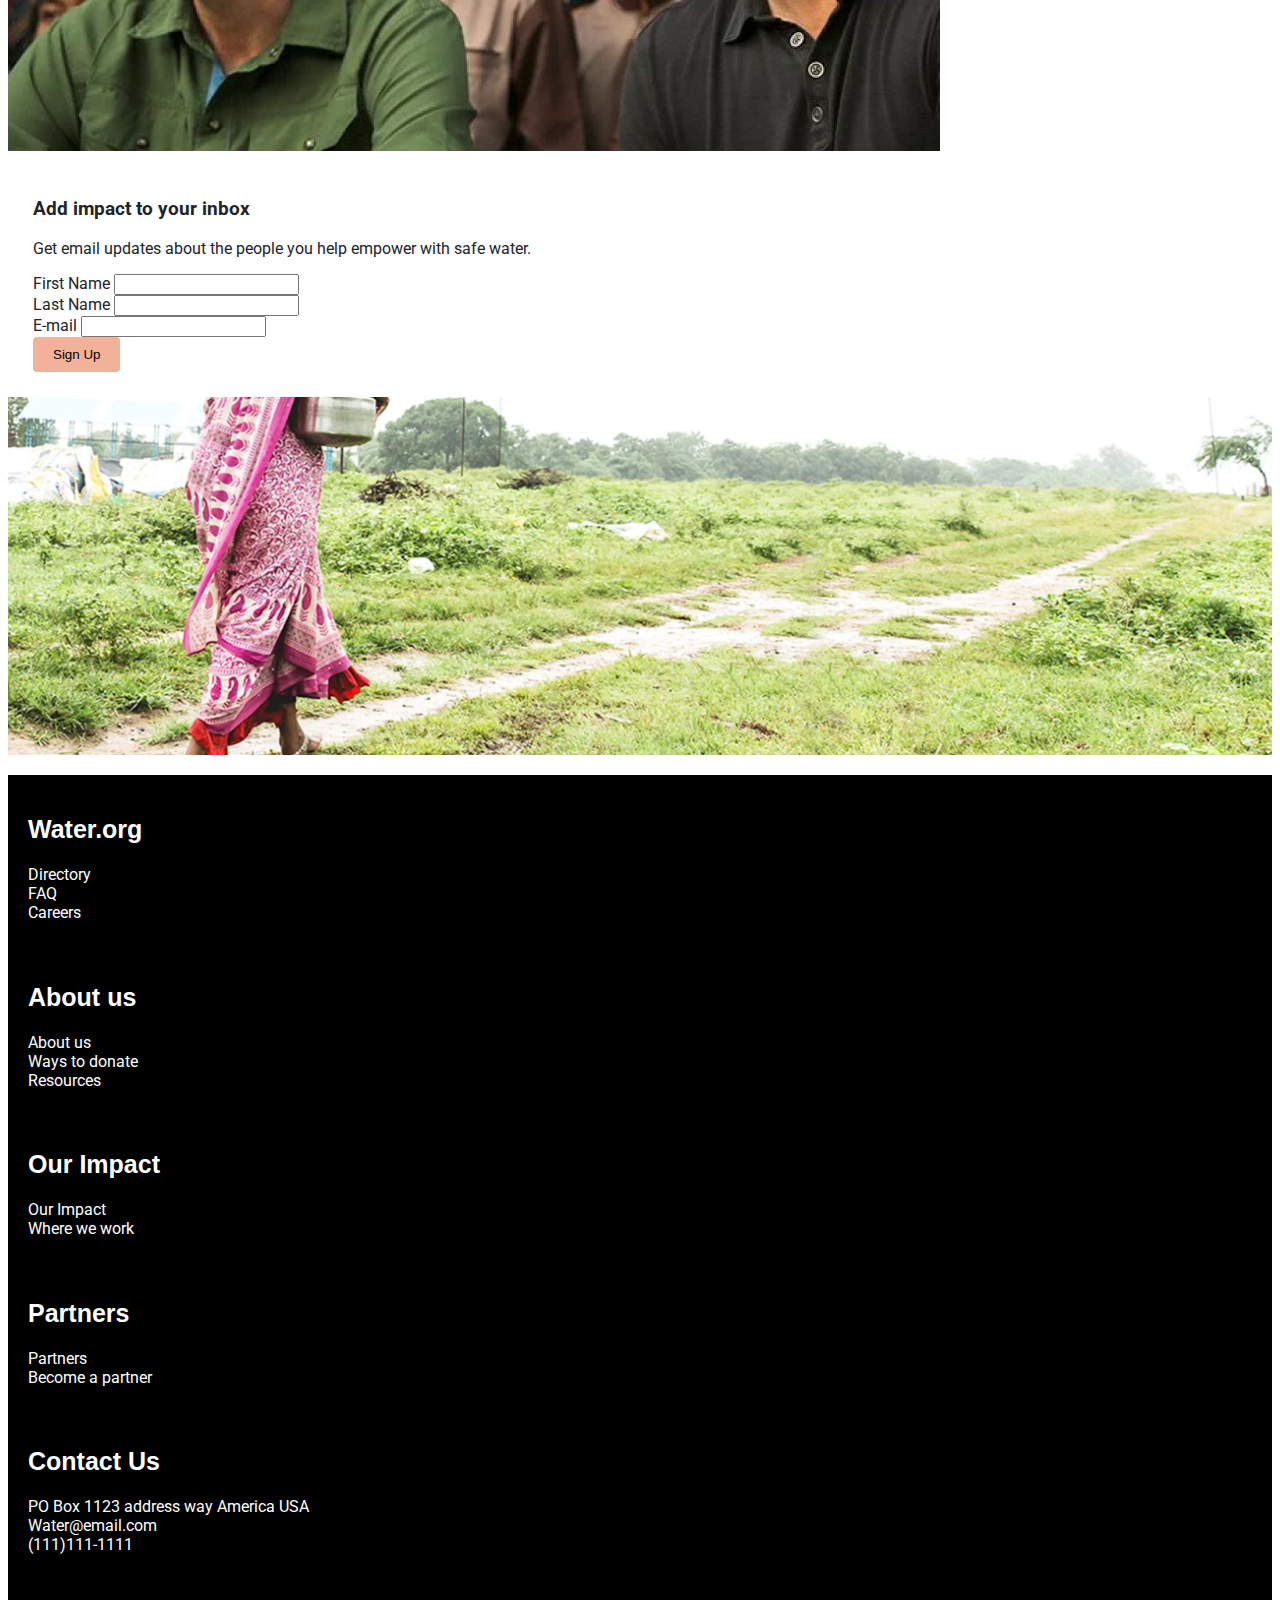
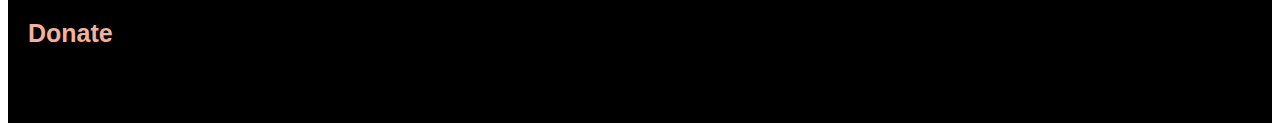
==== commit 7ac518df: "added the beautiful footer to home" ====
--- a/index.html
+++ b/index.html
@@ -9,6 +9,7 @@
     <link href="https://cdn.jsdelivr.net/npm/bootstrap@5.1.3/dist/css/bootstrap.min.css" rel="stylesheet" integrity="sha384-1BmE4kWBq78iYhFldvKuhfTAU6auU8tT94WrHftjDbrCEXSU1oBoqyl2QvZ6jIW3" crossorigin="anonymous">
     <link rel="stylesheet" href="./css/style.css">
     <link rel="stylesheet" href="../css/common.css">
+    <link rel="stylesheet" href="./css/footer.css">
 
     <link rel="preconnect" href="https://fonts.googleapis.com">
 <link rel="preconnect" href="https://fonts.gstatic.com" crossorigin>
@@ -178,58 +179,68 @@
     </div>
 
       <!-- Site footer -->
-      <footer class="site-footer">
-        <div class="container">
+
+
+    <footer class="content">
+      
+        <div class="overview">
+          
+          
+          
           <div class="row">
-            <div class="col-sm-12 col-md-6">
-              <h6>About</h6>
-              <p class="text-justify">Scanfcode.com <i>CODE WANTS TO BE SIMPLE </i> is an initiative  to help the upcoming programmers with the code. Scanfcode focuses on providing the most efficient code or snippets as the code wants to be simple. We will help programmers build up concepts in different programming languages that include C, C++, Java, HTML, CSS, Bootstrap, JavaScript, PHP, Android, SQL and Algorithm.</p>
-            </div>
-  
-            <div class="col-xs-6 col-md-3">
-              <h6>Categories</h6>
-              <ul class="footer-links">
-                <li><a href="http://scanfcode.com/category/c-language/">C</a></li>
-                <li><a href="http://scanfcode.com/category/front-end-development/">UI Design</a></li>
-                <li><a href="http://scanfcode.com/category/back-end-development/">PHP</a></li>
-                <li><a href="http://scanfcode.com/category/java-programming-language/">Java</a></li>
-                <li><a href="http://scanfcode.com/category/android/">Android</a></li>
-                <li><a href="http://scanfcode.com/category/templates/">Templates</a></li>
-              </ul>
-            </div>
-  
-            <div class="col-xs-6 col-md-3">
-              <h6>Quick Links</h6>
-              <ul class="footer-links">
-                <li><a href="http://scanfcode.com/about/">About Us</a></li>
-                <li><a href="http://scanfcode.com/contact/">Contact Us</a></li>
-                <li><a href="http://scanfcode.com/contribute-at-scanfcode/">Contribute</a></li>
-                <li><a href="http://scanfcode.com/privacy-policy/">Privacy Policy</a></li>
-                <li><a href="http://scanfcode.com/sitemap/">Sitemap</a></li>
-              </ul>
-            </div>
-          </div>
-          <hr>
-        </div>
-        <div class="container">
-          <div class="row">
-            <div class="col-md-8 col-sm-6 col-xs-12">
-              <p class="copyright-text">Copyright &copy; 2017 All Rights Reserved by 
-           <a href="#">Scanfcode</a>.
-              </p>
-            </div>
-  
-            <div class="col-md-4 col-sm-6 col-xs-12">
-              <ul class="social-icons">
-                <li><a class="facebook" href="#"><i class="fa fa-facebook"></i></a></li>
-                <li><a class="twitter" href="#"><i class="fa fa-twitter"></i></a></li>
-                <li><a class="dribbble" href="#"><i class="fa fa-dribbble"></i></a></li>
-                <li><a class="linkedin" href="#"><i class="fa fa-linkedin"></i></a></li>   
-              </ul>
-            </div>
-          </div>
-        </div>
-  </footer>
+
+            <div class="col-md-3">
+              <h2>Water.org</h2>  
+              <a href="#">Directory</a>
+              <a href="#">FAQ</a>
+              <a href="#">Careers</a>
+          </div>
+
+            <div class="col-md-3">
+                <h2>About us</h2>  
+                <a href="#">About us</a>
+                <a href="#">Ways to donate</a>
+                <a href="#">Resources</a>
+            </div>
+
+            <div class="col-md-3">
+              <h2>Our Impact</h2>  
+              <a href="#">Our Impact</a>
+              <a href="#">Where we work</a>
+            </div>
+
+              <div class="col-md-3">
+                <h2>Partners</h2>  
+                <a href="#">Partners</a>
+                <a href="#">Become a partner</a>
+            </div>
+
+            <div class="col-md-3">
+              <h2>Contact Us</h2>  
+              <a href="#">PO Box 1123 address way America USA</a>
+              <a href="#">Water@email.com</a>
+              <a href="#">(111)111-1111</a>
+          </div>
+
+          <div class="col-md-3">
+            <h3>Donate</h3>  
+        </div>
+            
+              
+          </div>
+
+
+          
+      
+
+          
+          
+          </div>
+
+        
+
+          
+        </footer>
 
     <!-- Optional JavaScript; choose one of the two! -->
 
--- a/css/footer.css
+++ b/css/footer.css
@@ -0,0 +1,60 @@
+footer{
+    background-color: black;
+    padding-bottom: 50px;
+}
+
+footer h1{
+    font-family: Arial, Helvetica, sans-serif;  
+    font-size: 30px;
+    margin-top: 100px;
+    margin-left: 30px;
+    text-align: center;
+    color: white
+}
+
+footer h2{
+    font-family: Arial, Helvetica, sans-serif;
+    font-size: 25px;
+    padding-left: 20px;
+    padding-top: 40px;
+    font-weight: bold;
+    color: white
+}
+
+footer p{
+    margin-left: 50px;
+    color: white;
+    padding-top: 40px;
+    text-align: left;
+}
+
+footer .text{
+    text-align: left;
+    margin-left: 50px;
+}
+
+footer .donate{
+    text-align: right;
+    padding-right: 40px;
+}
+
+footer h3{
+    padding-right: 40px;
+    padding-left: 20px;
+    color: #F2B299; 
+    font-family: Arial, Helvetica, sans-serif;
+    font-size: 25px;
+    font-weight: bold;
+    padding-top: 40px;
+}
+
+footer a{
+display: block;
+color: white;
+text-decoration: none;
+padding-left: 20px;
+}
+
+footer a:hover{
+    color: #F2B299;
+}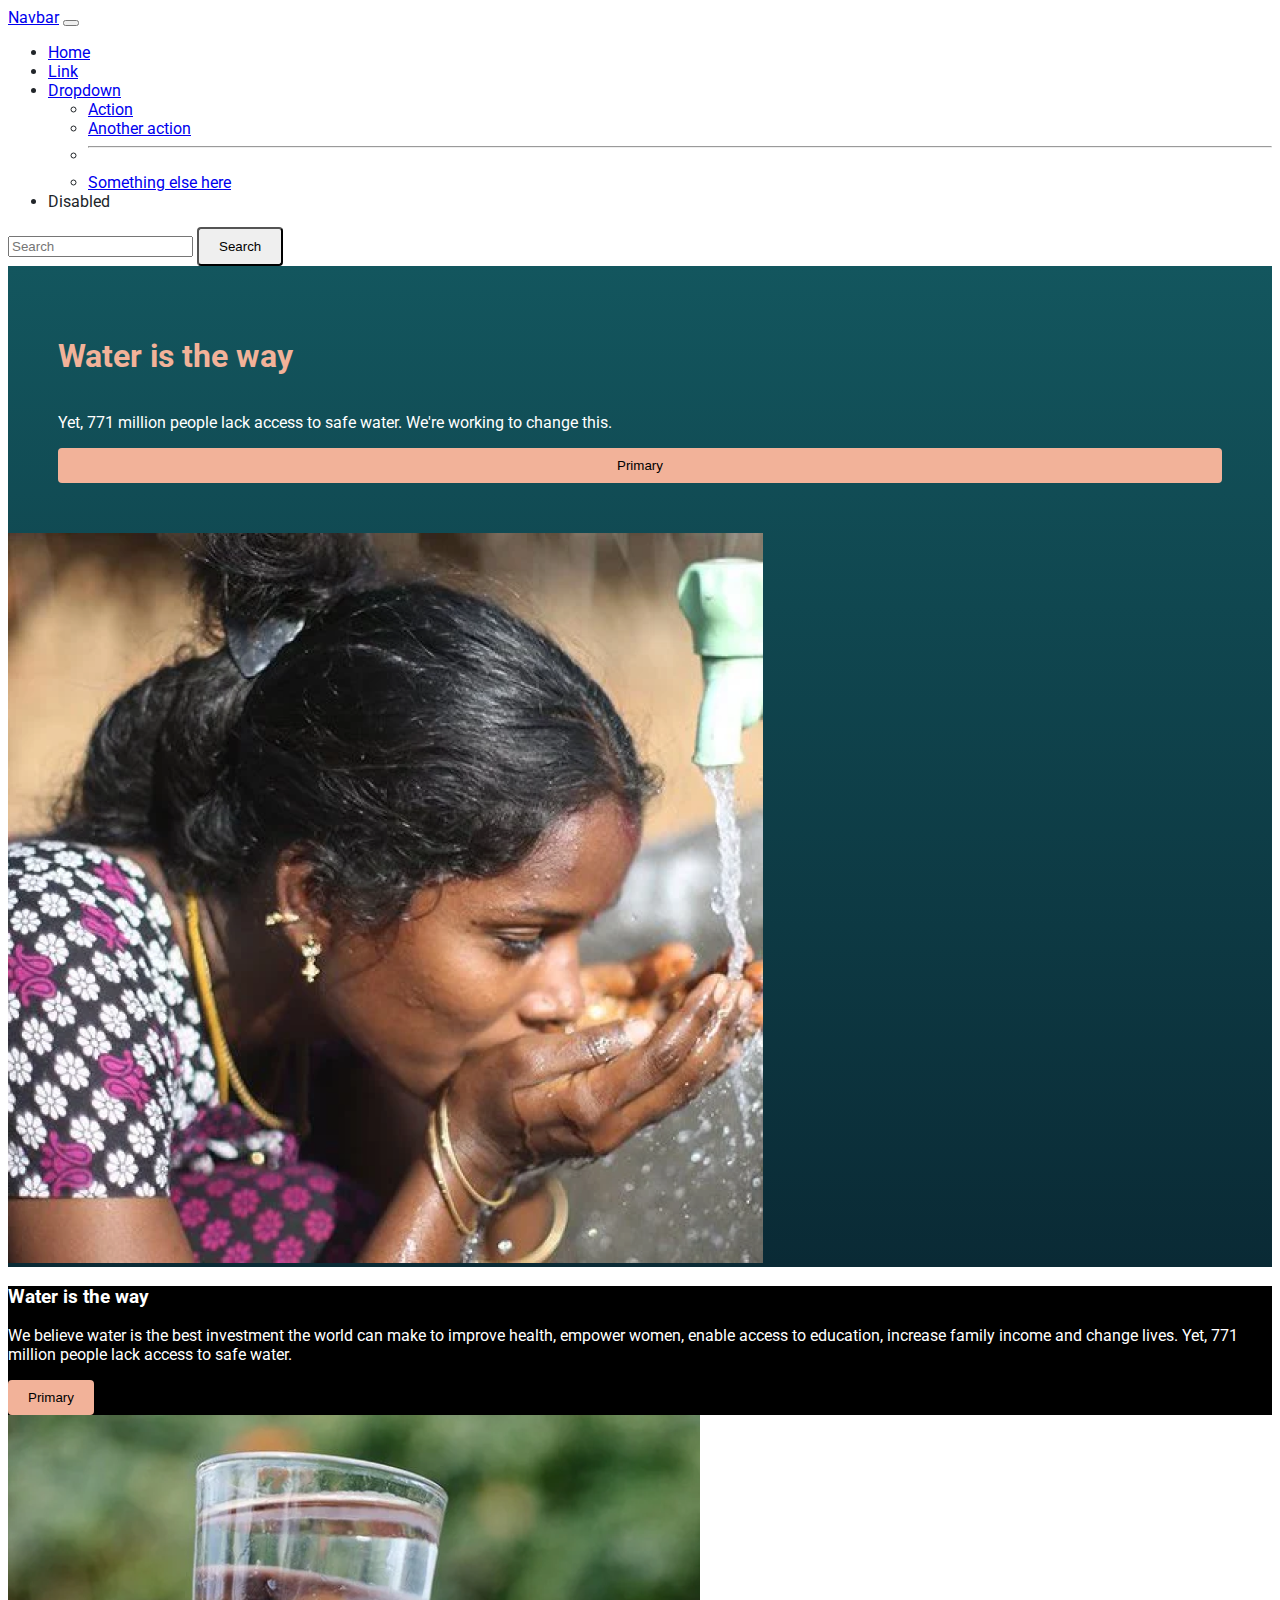
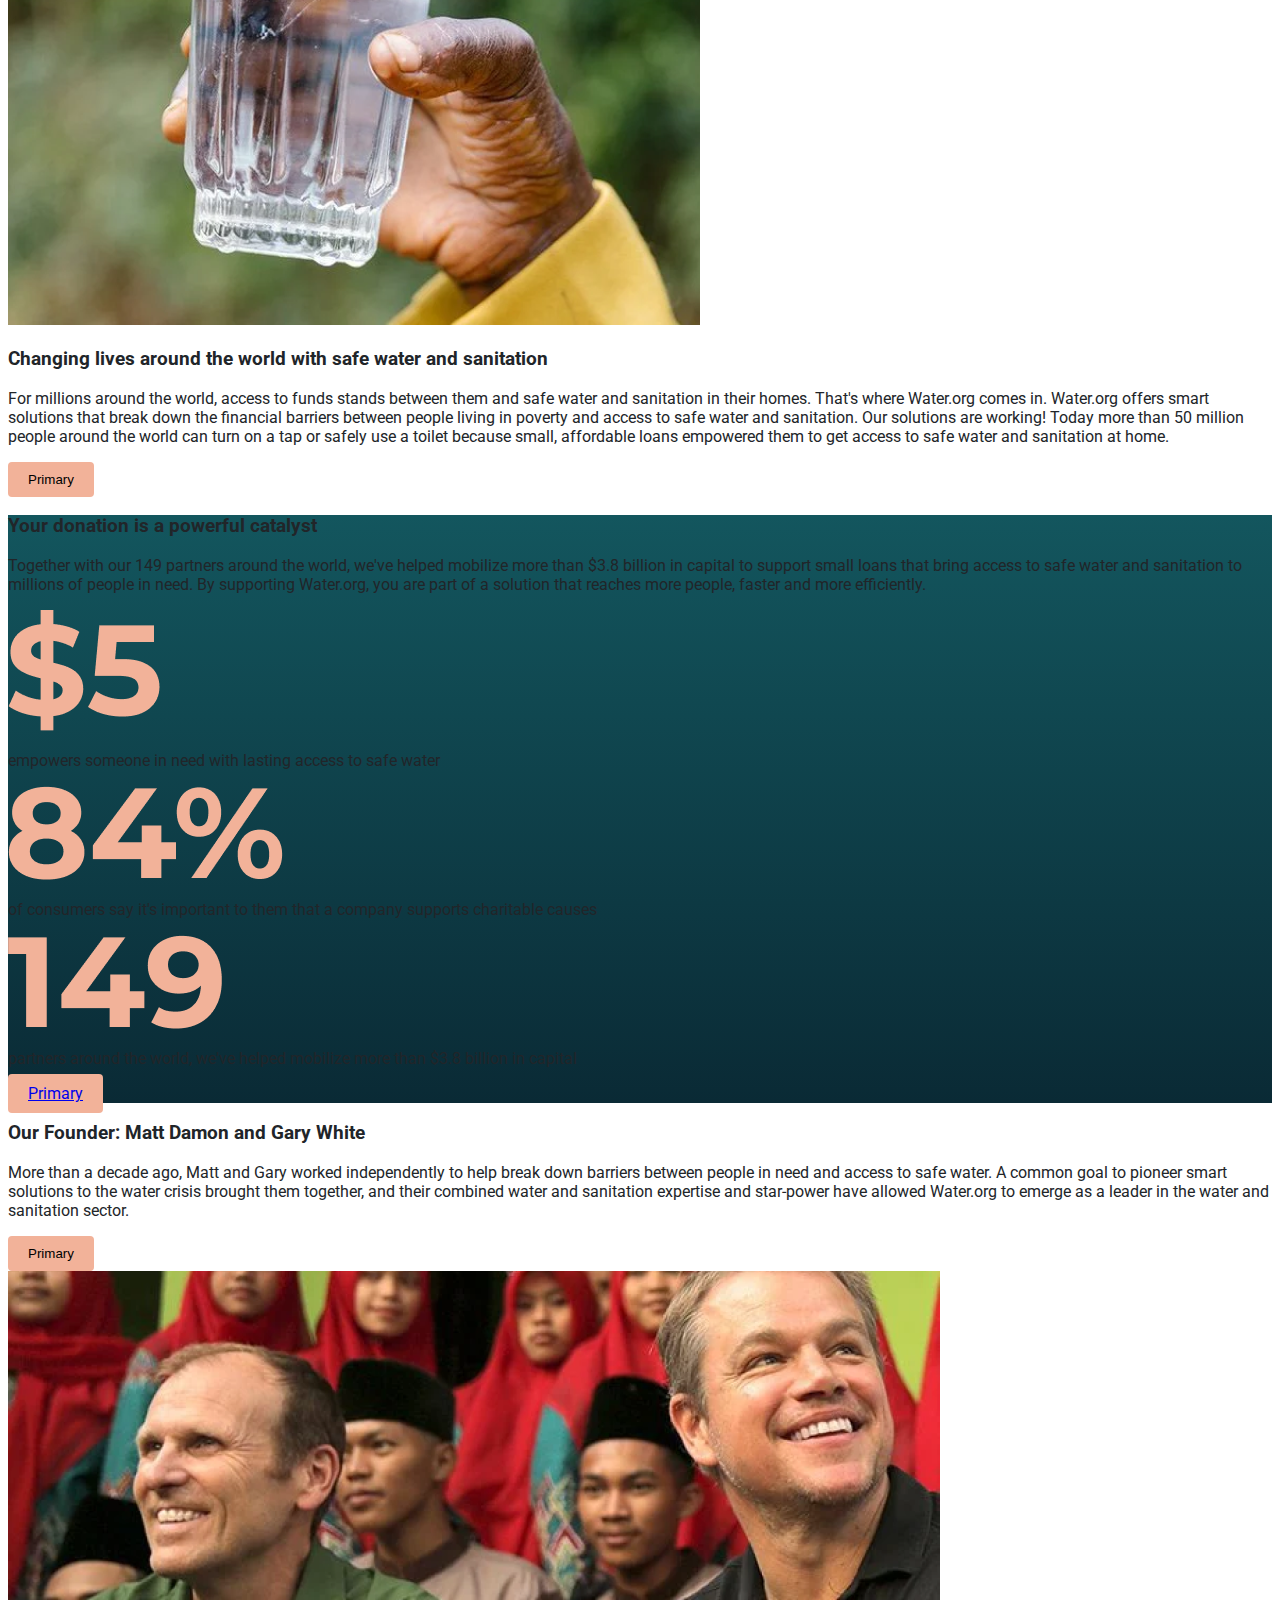
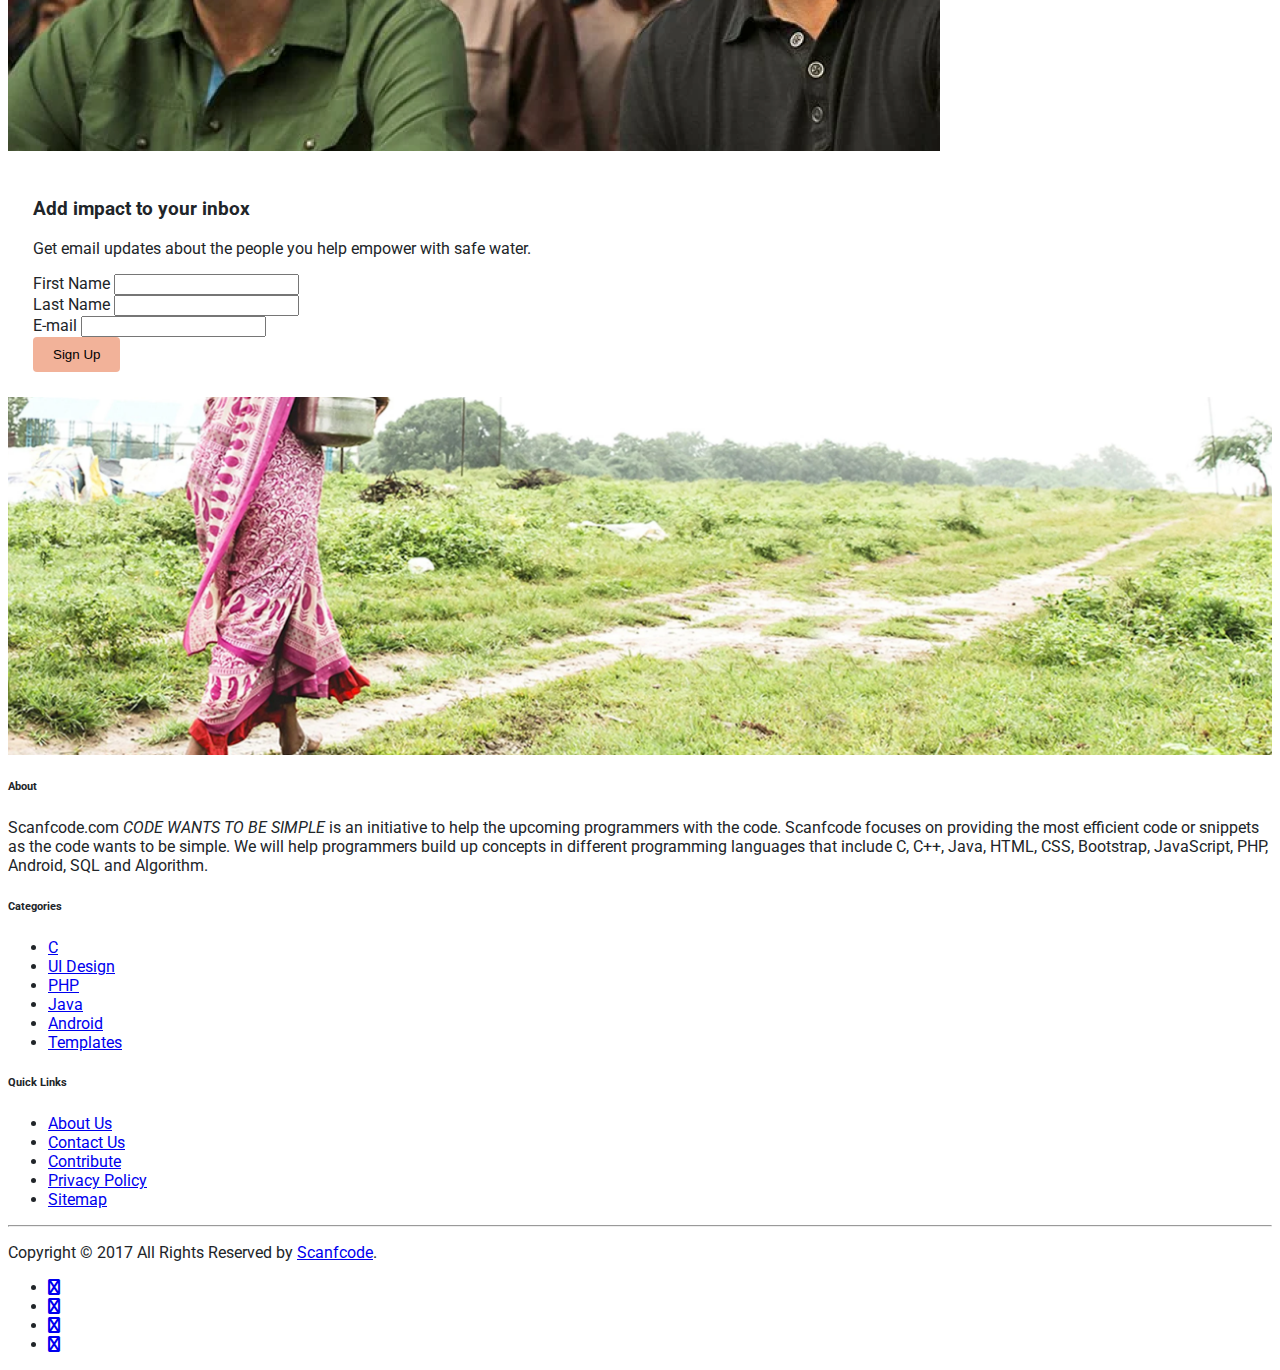
==== commit 86a1b263: "Merge branch 'main' of https://github.com/hooman-faily/05-2022-Columbia-final-team-1 into main" ====
--- a/index.html
+++ b/index.html
@@ -9,7 +9,6 @@
     <link href="https://cdn.jsdelivr.net/npm/bootstrap@5.1.3/dist/css/bootstrap.min.css" rel="stylesheet" integrity="sha384-1BmE4kWBq78iYhFldvKuhfTAU6auU8tT94WrHftjDbrCEXSU1oBoqyl2QvZ6jIW3" crossorigin="anonymous">
     <link rel="stylesheet" href="./css/style.css">
     <link rel="stylesheet" href="../css/common.css">
-    <link rel="stylesheet" href="./css/footer.css">
 
     <link rel="preconnect" href="https://fonts.googleapis.com">
 <link rel="preconnect" href="https://fonts.gstatic.com" crossorigin>
@@ -179,68 +178,58 @@
     </div>
 
       <!-- Site footer -->
-
-
-    <footer class="content">
-      
-        <div class="overview">
-          
-          
-          
+      <footer class="site-footer">
+        <div class="container">
           <div class="row">
-
-            <div class="col-md-3">
-              <h2>Water.org</h2>  
-              <a href="#">Directory</a>
-              <a href="#">FAQ</a>
-              <a href="#">Careers</a>
+            <div class="col-sm-12 col-md-6">
+              <h6>About</h6>
+              <p class="text-justify">Scanfcode.com <i>CODE WANTS TO BE SIMPLE </i> is an initiative  to help the upcoming programmers with the code. Scanfcode focuses on providing the most efficient code or snippets as the code wants to be simple. We will help programmers build up concepts in different programming languages that include C, C++, Java, HTML, CSS, Bootstrap, JavaScript, PHP, Android, SQL and Algorithm.</p>
+            </div>
+  
+            <div class="col-xs-6 col-md-3">
+              <h6>Categories</h6>
+              <ul class="footer-links">
+                <li><a href="http://scanfcode.com/category/c-language/">C</a></li>
+                <li><a href="http://scanfcode.com/category/front-end-development/">UI Design</a></li>
+                <li><a href="http://scanfcode.com/category/back-end-development/">PHP</a></li>
+                <li><a href="http://scanfcode.com/category/java-programming-language/">Java</a></li>
+                <li><a href="http://scanfcode.com/category/android/">Android</a></li>
+                <li><a href="http://scanfcode.com/category/templates/">Templates</a></li>
+              </ul>
+            </div>
+  
+            <div class="col-xs-6 col-md-3">
+              <h6>Quick Links</h6>
+              <ul class="footer-links">
+                <li><a href="http://scanfcode.com/about/">About Us</a></li>
+                <li><a href="http://scanfcode.com/contact/">Contact Us</a></li>
+                <li><a href="http://scanfcode.com/contribute-at-scanfcode/">Contribute</a></li>
+                <li><a href="http://scanfcode.com/privacy-policy/">Privacy Policy</a></li>
+                <li><a href="http://scanfcode.com/sitemap/">Sitemap</a></li>
+              </ul>
+            </div>
           </div>
-
-            <div class="col-md-3">
-                <h2>About us</h2>  
-                <a href="#">About us</a>
-                <a href="#">Ways to donate</a>
-                <a href="#">Resources</a>
-            </div>
-
-            <div class="col-md-3">
-              <h2>Our Impact</h2>  
-              <a href="#">Our Impact</a>
-              <a href="#">Where we work</a>
-            </div>
-
-              <div class="col-md-3">
-                <h2>Partners</h2>  
-                <a href="#">Partners</a>
-                <a href="#">Become a partner</a>
-            </div>
-
-            <div class="col-md-3">
-              <h2>Contact Us</h2>  
-              <a href="#">PO Box 1123 address way America USA</a>
-              <a href="#">Water@email.com</a>
-              <a href="#">(111)111-1111</a>
+          <hr>
+        </div>
+        <div class="container">
+          <div class="row">
+            <div class="col-md-8 col-sm-6 col-xs-12">
+              <p class="copyright-text">Copyright &copy; 2017 All Rights Reserved by 
+           <a href="#">Scanfcode</a>.
+              </p>
+            </div>
+  
+            <div class="col-md-4 col-sm-6 col-xs-12">
+              <ul class="social-icons">
+                <li><a class="facebook" href="#"><i class="fa fa-facebook"></i></a></li>
+                <li><a class="twitter" href="#"><i class="fa fa-twitter"></i></a></li>
+                <li><a class="dribbble" href="#"><i class="fa fa-dribbble"></i></a></li>
+                <li><a class="linkedin" href="#"><i class="fa fa-linkedin"></i></a></li>   
+              </ul>
+            </div>
           </div>
-
-          <div class="col-md-3">
-            <h3>Donate</h3>  
-        </div>
-            
-              
-          </div>
-
-
-          
-      
-
-          
-          
-          </div>
-
-        
-
-          
-        </footer>
+        </div>
+  </footer>
 
     <!-- Optional JavaScript; choose one of the two! -->
 
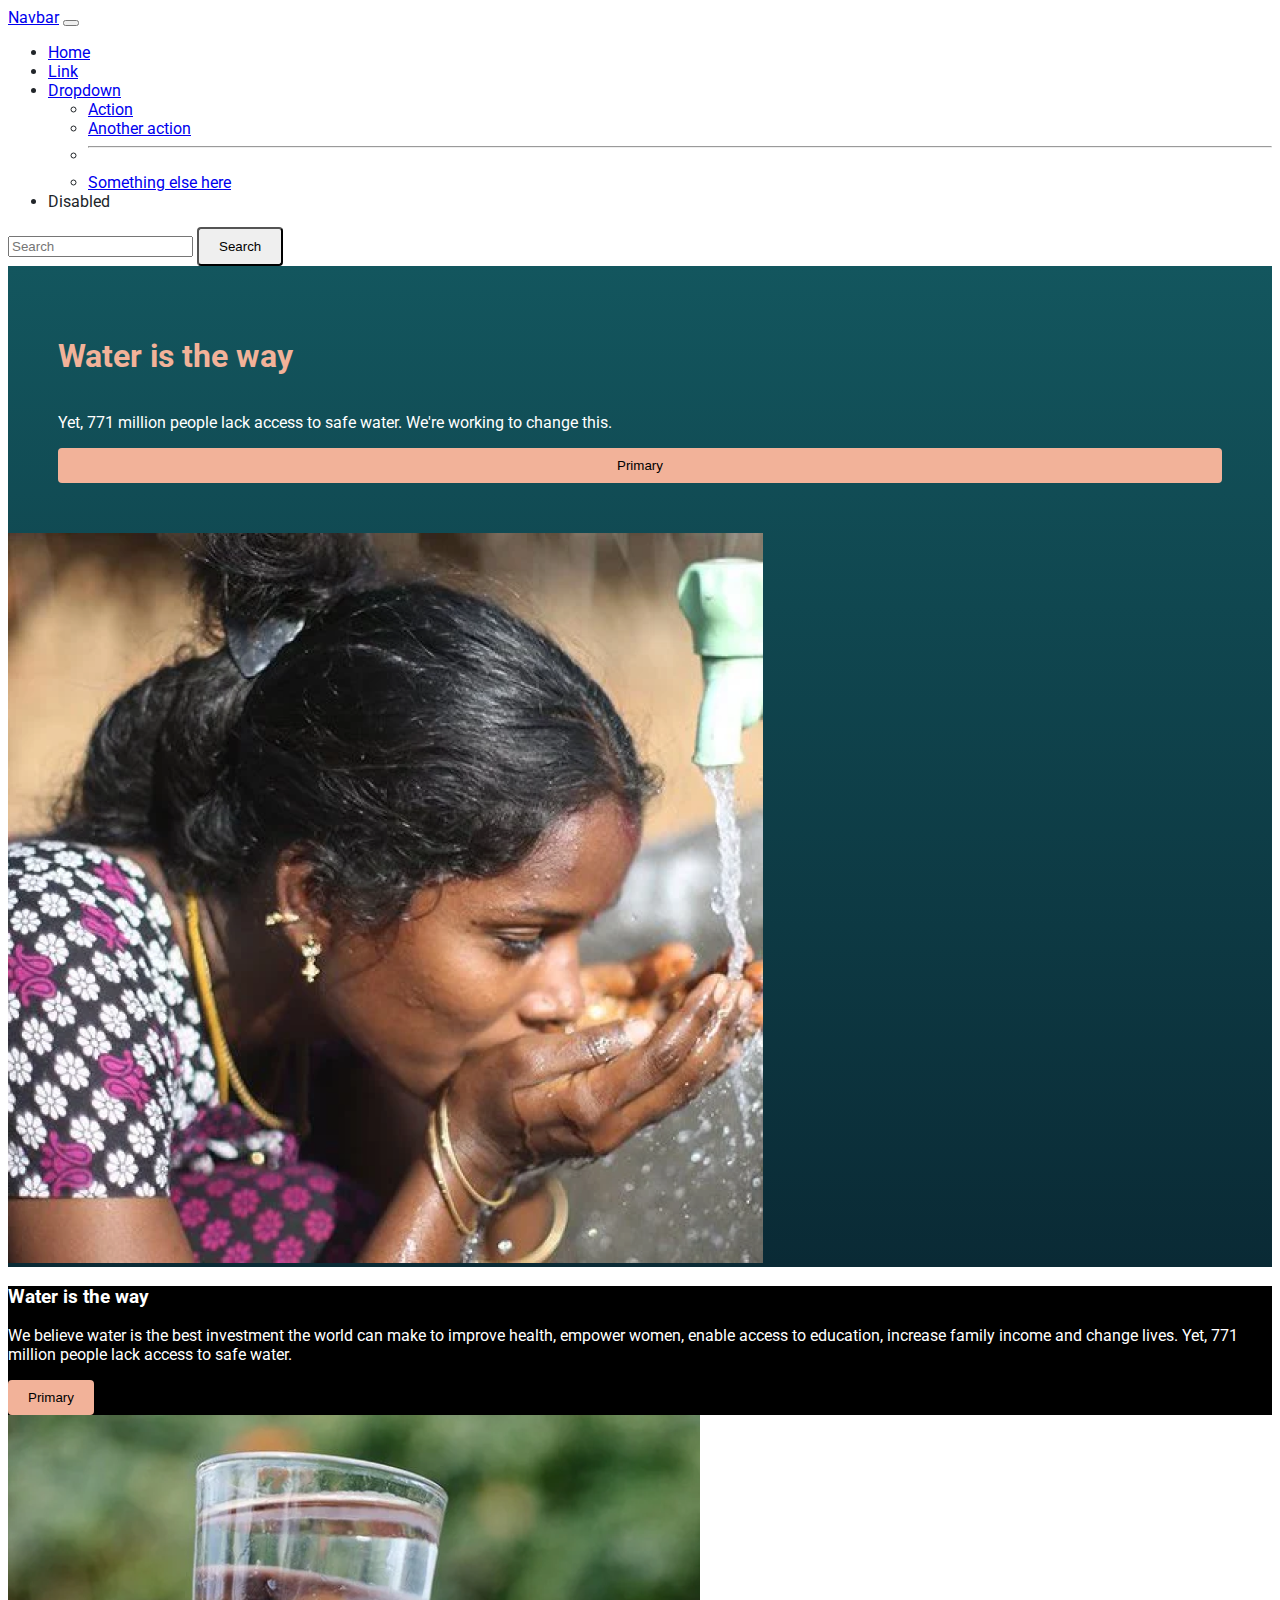
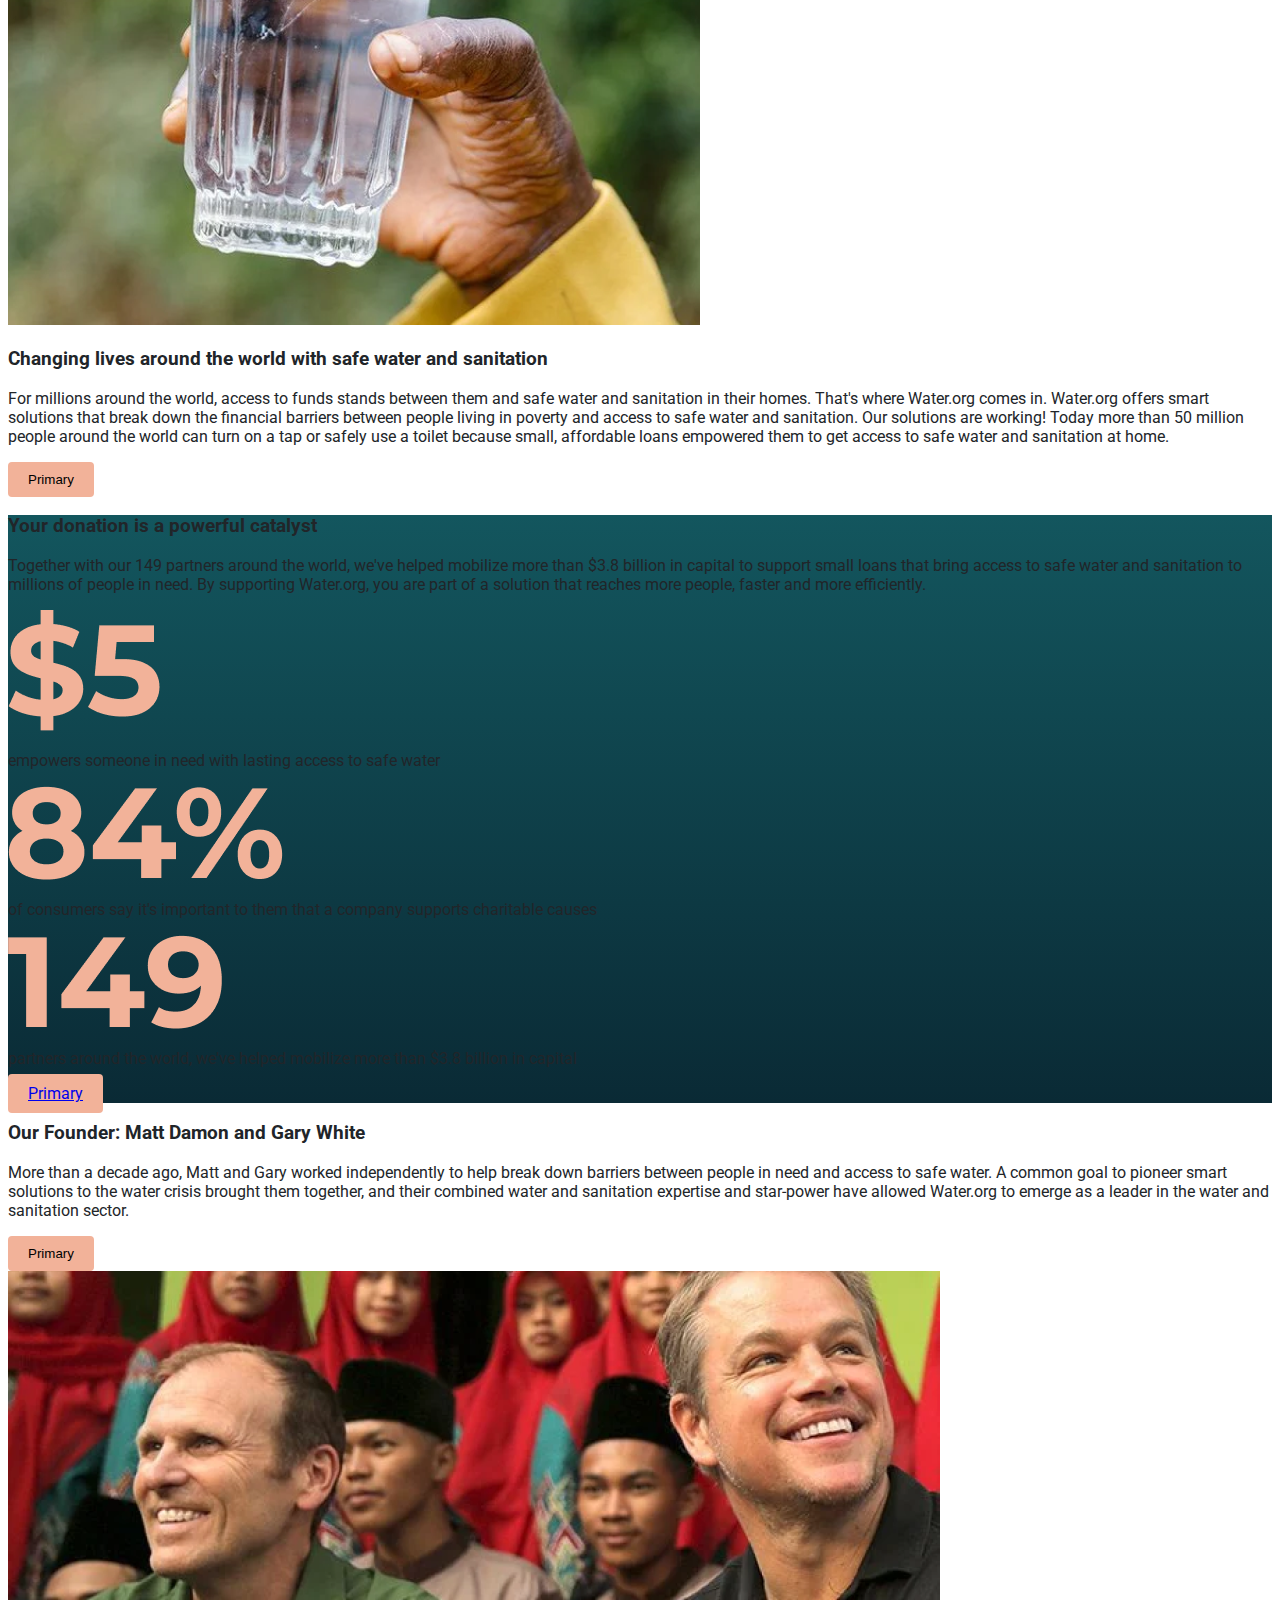
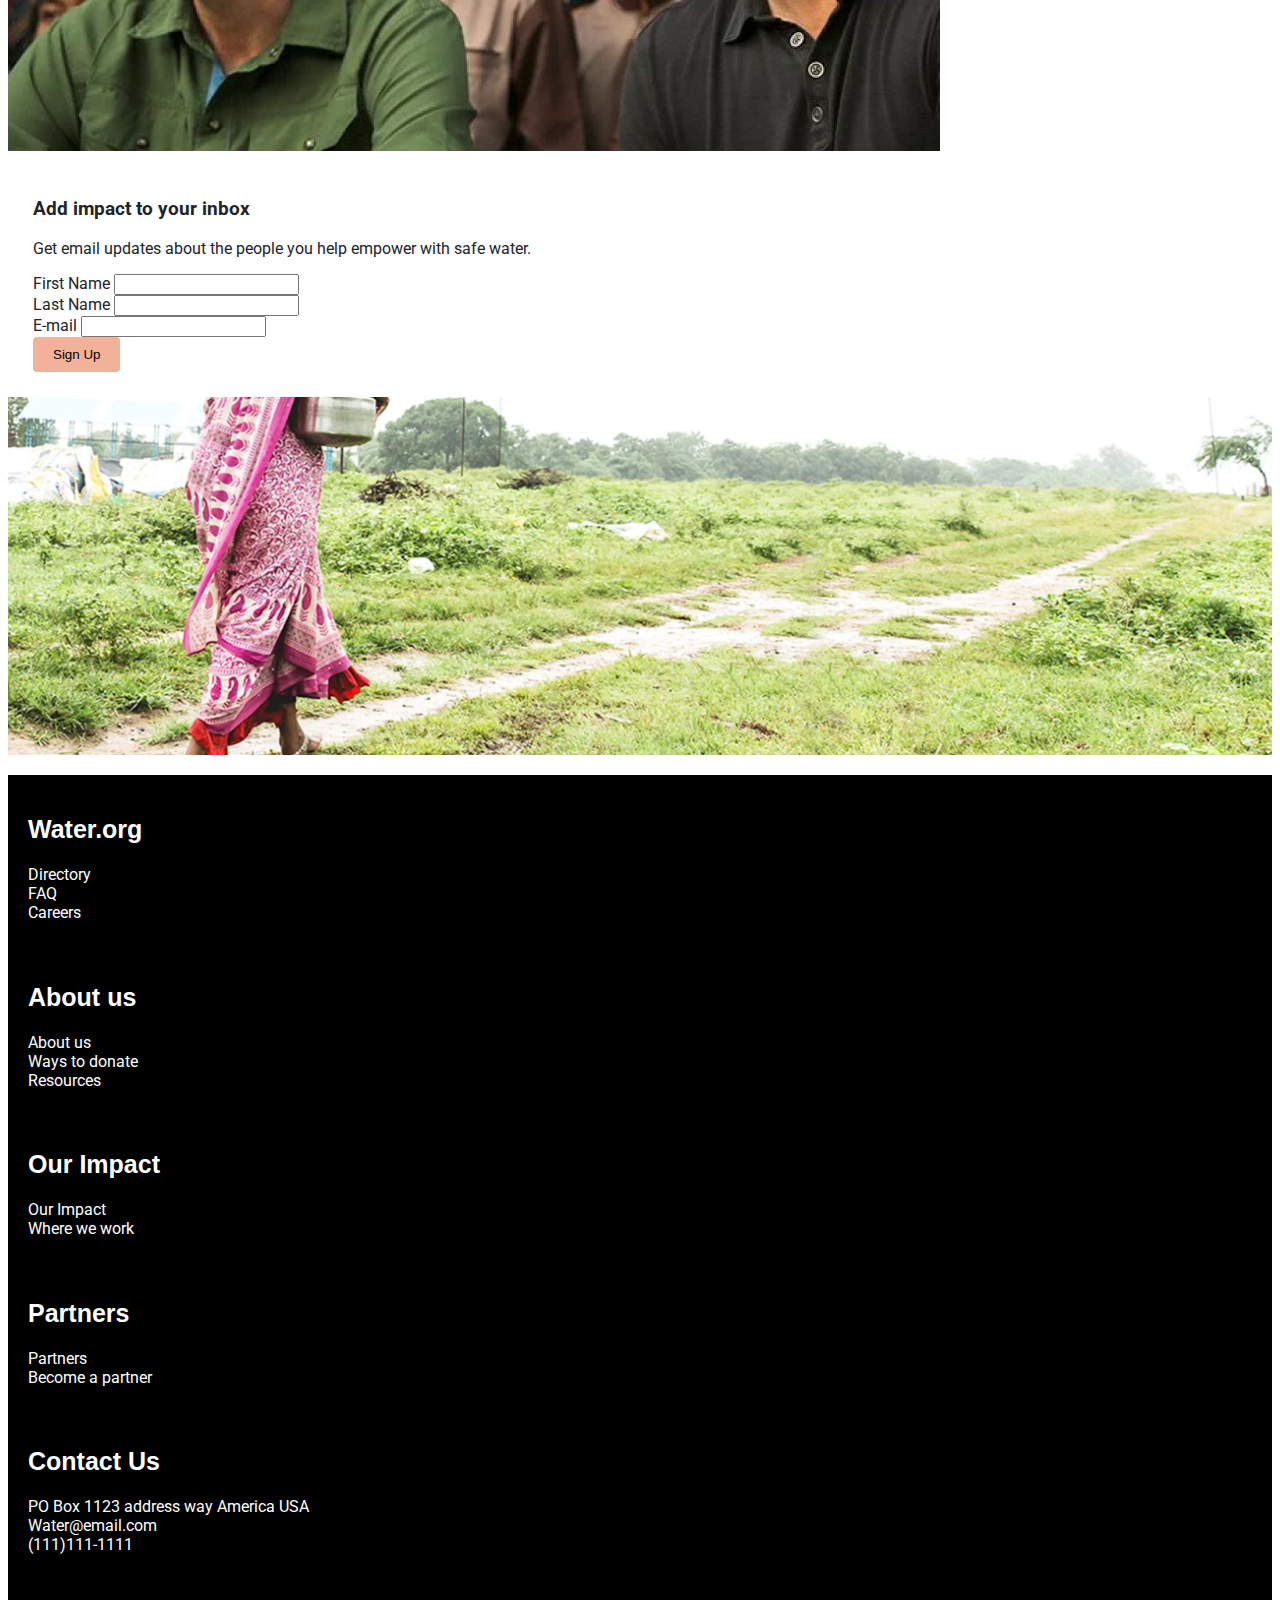
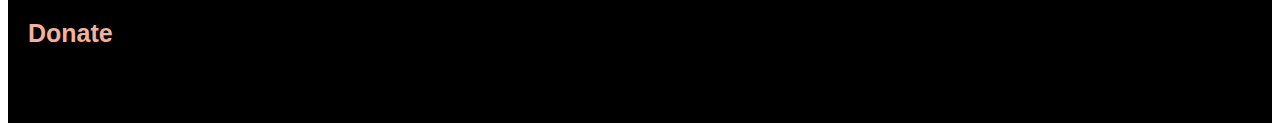
==== commit 3fcd37cb: "Merge branch 'main' of https://github.com/hooman-faily/05-2022-Columbia-final-team-1 into main" ====
--- a/index.html
+++ b/index.html
@@ -9,6 +9,7 @@
     <link href="https://cdn.jsdelivr.net/npm/bootstrap@5.1.3/dist/css/bootstrap.min.css" rel="stylesheet" integrity="sha384-1BmE4kWBq78iYhFldvKuhfTAU6auU8tT94WrHftjDbrCEXSU1oBoqyl2QvZ6jIW3" crossorigin="anonymous">
     <link rel="stylesheet" href="./css/style.css">
     <link rel="stylesheet" href="../css/common.css">
+    <link rel="stylesheet" href="./css/footer.css">
 
     <link rel="preconnect" href="https://fonts.googleapis.com">
 <link rel="preconnect" href="https://fonts.gstatic.com" crossorigin>
@@ -178,58 +179,68 @@
     </div>
 
       <!-- Site footer -->
-      <footer class="site-footer">
-        <div class="container">
+
+
+    <footer class="content">
+      
+        <div class="overview">
+          
+          
+          
           <div class="row">
-            <div class="col-sm-12 col-md-6">
-              <h6>About</h6>
-              <p class="text-justify">Scanfcode.com <i>CODE WANTS TO BE SIMPLE </i> is an initiative  to help the upcoming programmers with the code. Scanfcode focuses on providing the most efficient code or snippets as the code wants to be simple. We will help programmers build up concepts in different programming languages that include C, C++, Java, HTML, CSS, Bootstrap, JavaScript, PHP, Android, SQL and Algorithm.</p>
-            </div>
-  
-            <div class="col-xs-6 col-md-3">
-              <h6>Categories</h6>
-              <ul class="footer-links">
-                <li><a href="http://scanfcode.com/category/c-language/">C</a></li>
-                <li><a href="http://scanfcode.com/category/front-end-development/">UI Design</a></li>
-                <li><a href="http://scanfcode.com/category/back-end-development/">PHP</a></li>
-                <li><a href="http://scanfcode.com/category/java-programming-language/">Java</a></li>
-                <li><a href="http://scanfcode.com/category/android/">Android</a></li>
-                <li><a href="http://scanfcode.com/category/templates/">Templates</a></li>
-              </ul>
-            </div>
-  
-            <div class="col-xs-6 col-md-3">
-              <h6>Quick Links</h6>
-              <ul class="footer-links">
-                <li><a href="http://scanfcode.com/about/">About Us</a></li>
-                <li><a href="http://scanfcode.com/contact/">Contact Us</a></li>
-                <li><a href="http://scanfcode.com/contribute-at-scanfcode/">Contribute</a></li>
-                <li><a href="http://scanfcode.com/privacy-policy/">Privacy Policy</a></li>
-                <li><a href="http://scanfcode.com/sitemap/">Sitemap</a></li>
-              </ul>
-            </div>
-          </div>
-          <hr>
-        </div>
-        <div class="container">
-          <div class="row">
-            <div class="col-md-8 col-sm-6 col-xs-12">
-              <p class="copyright-text">Copyright &copy; 2017 All Rights Reserved by 
-           <a href="#">Scanfcode</a>.
-              </p>
-            </div>
-  
-            <div class="col-md-4 col-sm-6 col-xs-12">
-              <ul class="social-icons">
-                <li><a class="facebook" href="#"><i class="fa fa-facebook"></i></a></li>
-                <li><a class="twitter" href="#"><i class="fa fa-twitter"></i></a></li>
-                <li><a class="dribbble" href="#"><i class="fa fa-dribbble"></i></a></li>
-                <li><a class="linkedin" href="#"><i class="fa fa-linkedin"></i></a></li>   
-              </ul>
-            </div>
-          </div>
-        </div>
-  </footer>
+
+            <div class="col-md-3">
+              <h2>Water.org</h2>  
+              <a href="#">Directory</a>
+              <a href="#">FAQ</a>
+              <a href="#">Careers</a>
+          </div>
+
+            <div class="col-md-3">
+                <h2>About us</h2>  
+                <a href="#">About us</a>
+                <a href="#">Ways to donate</a>
+                <a href="#">Resources</a>
+            </div>
+
+            <div class="col-md-3">
+              <h2>Our Impact</h2>  
+              <a href="#">Our Impact</a>
+              <a href="#">Where we work</a>
+            </div>
+
+              <div class="col-md-3">
+                <h2>Partners</h2>  
+                <a href="#">Partners</a>
+                <a href="#">Become a partner</a>
+            </div>
+
+            <div class="col-md-3">
+              <h2>Contact Us</h2>  
+              <a href="#">PO Box 1123 address way America USA</a>
+              <a href="#">Water@email.com</a>
+              <a href="#">(111)111-1111</a>
+          </div>
+
+          <div class="col-md-3">
+            <h3>Donate</h3>  
+        </div>
+            
+              
+          </div>
+
+
+          
+      
+
+          
+          
+          </div>
+
+        
+
+          
+        </footer>
 
     <!-- Optional JavaScript; choose one of the two! -->
 
--- a/css/footer.css
+++ b/css/footer.css
@@ -0,0 +1,60 @@
+footer{
+    background-color: black;
+    padding-bottom: 50px;
+}
+
+footer h1{
+    font-family: Arial, Helvetica, sans-serif;  
+    font-size: 30px;
+    margin-top: 100px;
+    margin-left: 30px;
+    text-align: center;
+    color: white
+}
+
+footer h2{
+    font-family: Arial, Helvetica, sans-serif;
+    font-size: 25px;
+    padding-left: 20px;
+    padding-top: 40px;
+    font-weight: bold;
+    color: white
+}
+
+footer p{
+    margin-left: 50px;
+    color: white;
+    padding-top: 40px;
+    text-align: left;
+}
+
+footer .text{
+    text-align: left;
+    margin-left: 50px;
+}
+
+footer .donate{
+    text-align: right;
+    padding-right: 40px;
+}
+
+footer h3{
+    padding-right: 40px;
+    padding-left: 20px;
+    color: #F2B299; 
+    font-family: Arial, Helvetica, sans-serif;
+    font-size: 25px;
+    font-weight: bold;
+    padding-top: 40px;
+}
+
+footer a{
+display: block;
+color: white;
+text-decoration: none;
+padding-left: 20px;
+}
+
+footer a:hover{
+    color: #F2B299;
+}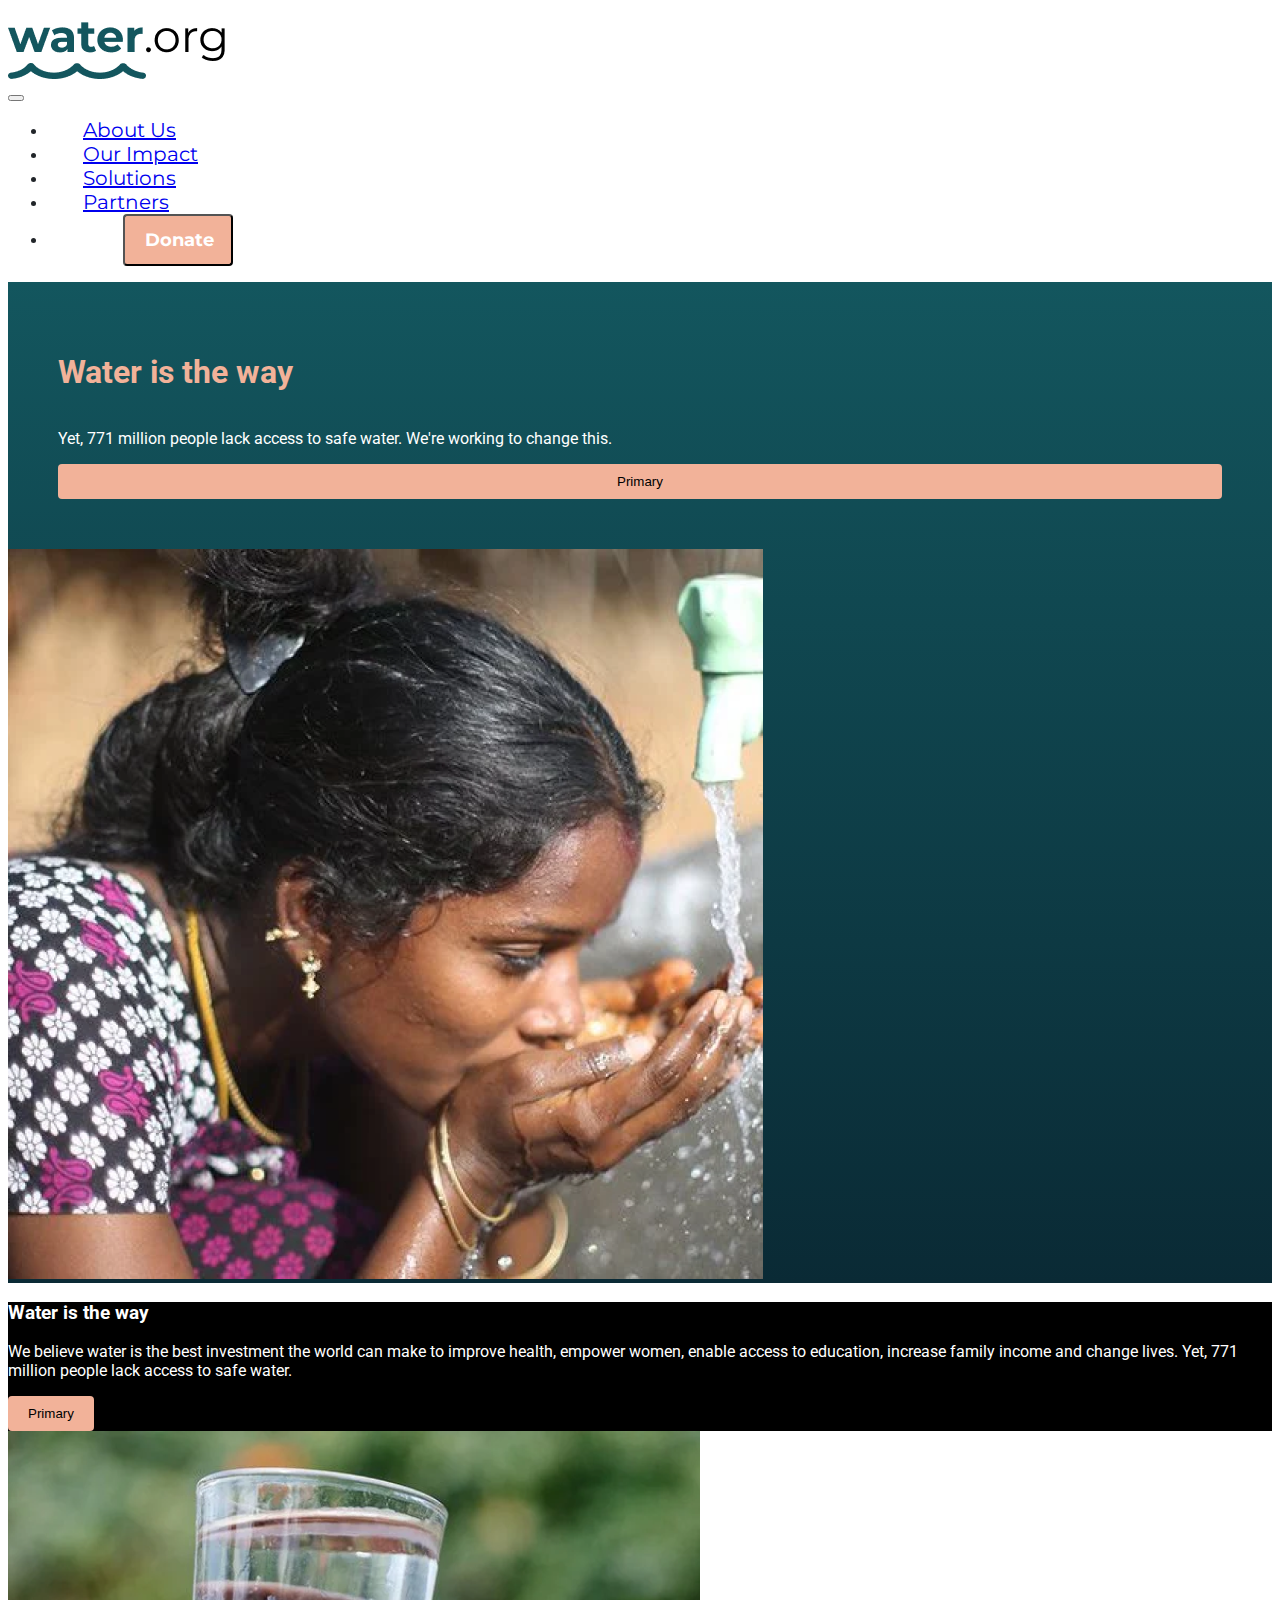
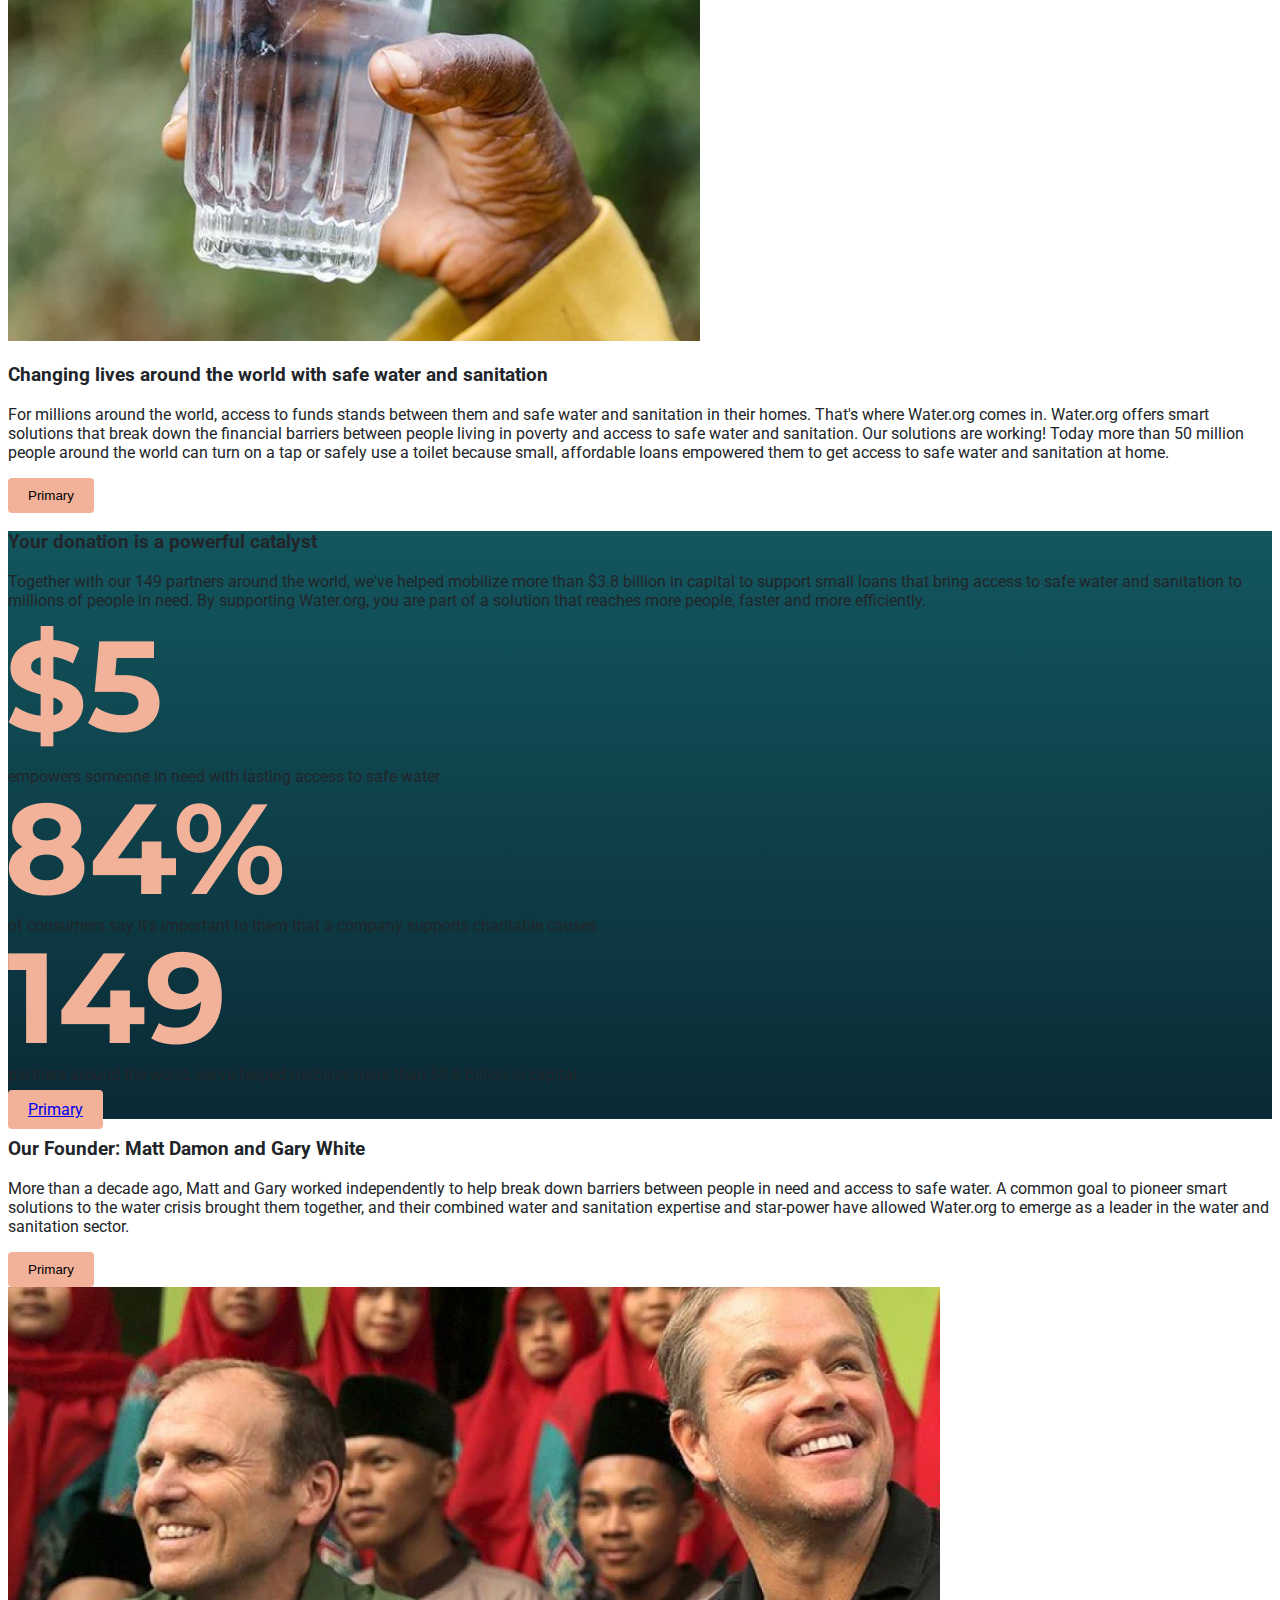
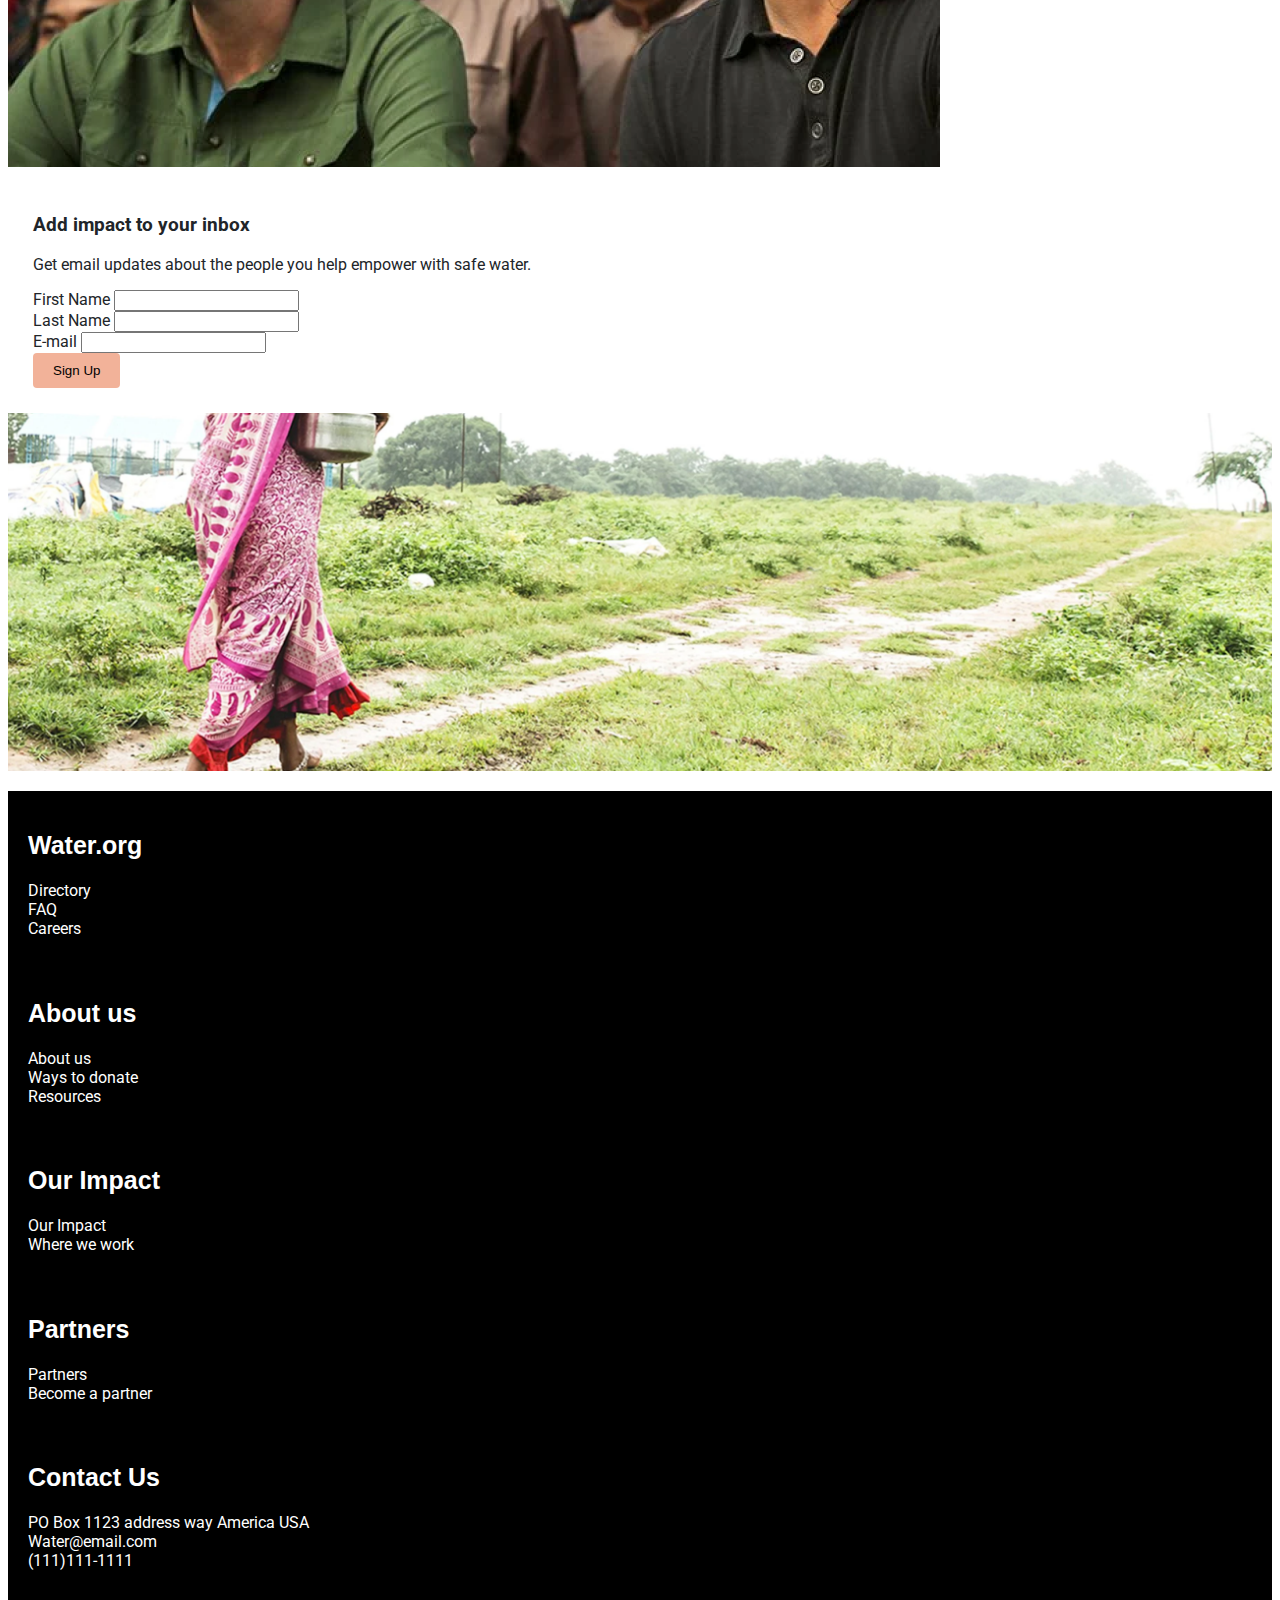
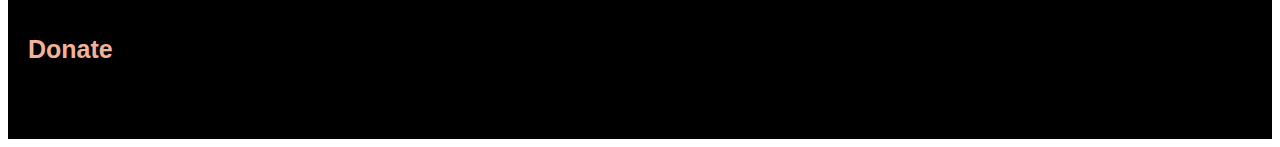
==== commit b4b5cbc0: "nav edits" ====
--- a/index.html
+++ b/index.html
@@ -10,6 +10,13 @@
     <link rel="stylesheet" href="./css/style.css">
     <link rel="stylesheet" href="../css/common.css">
     <link rel="stylesheet" href="./css/footer.css">
+    <link rel="stylesheet" href="/css/nav.css">
+    <link rel="preconnect" href="https://fonts.googleapis.com">
+<link rel="preconnect" href="https://fonts.gstatic.com" crossorigin>
+<link rel="preconnect" href="https://fonts.googleapis.com">
+<link rel="preconnect" href="https://fonts.gstatic.com" crossorigin>
+<link href="https://fonts.googleapis.com/css2?family=Montserrat:ital,wght@0,100;0,200;0,300;0,400;0,500;0,600;0,700;0,800;0,900;1,100;1,200;1,300;1,400;1,500;1,600;1,700;1,800;1,900&family=Open+Sans:ital,wght@0,300;0,400;0,500;0,600;0,700;0,800;1,300;1,400;1,500;1,600;1,700;1,800&display=swap" rel="stylesheet">
+
 
     <link rel="preconnect" href="https://fonts.googleapis.com">
 <link rel="preconnect" href="https://fonts.gstatic.com" crossorigin>
@@ -22,42 +29,43 @@
 
     <!-- NavBar -->
 
-    <nav class="navbar navbar-expand-lg navbar-dark bg-dark">
-        <div class="container-fluid">
-          <a class="navbar-brand" href="#">Navbar</a>
-          <button class="navbar-toggler" type="button" data-bs-toggle="collapse" data-bs-target="#navbarSupportedContent" aria-controls="navbarSupportedContent" aria-expanded="false" aria-label="Toggle navigation">
-            <span class="navbar-toggler-icon"></span>
-          </button>
+    <nav class="navbar navbar-expand-lg navbar-light bg-light">
+      <div class="container-fluid">
+        <div class="nav-item">
+          <div class="waterLogo">
+            <div class="waterStuff">
+              <img  src="img/water.org_logo.png" alt="">
+            </div>
+          </div>
+        </div>
+        <button class="navbar-toggler" type="button" data-bs-toggle="collapse" data-bs-target="#navbarSupportedContent" aria-controls="navbarSupportedContent" aria-expanded="false" aria-label="Toggle navigation">
+          <span class="navbar-toggler-icon"></span>
+        </button>
+
+        <div class="navBar">
           <div class="collapse navbar-collapse" id="navbarSupportedContent">
             <ul class="navbar-nav me-auto mb-2 mb-lg-0">
               <li class="nav-item">
-                <a class="nav-link active" aria-current="page" href="#">Home</a>
-              </li>
-              <li class="nav-item">
-                <a class="nav-link" href="#">Link</a>
-              </li>
-              <li class="nav-item dropdown">
-                <a class="nav-link dropdown-toggle" href="#" id="navbarDropdown" role="button" data-bs-toggle="dropdown" aria-expanded="false">
-                  Dropdown
-                </a>
-                <ul class="dropdown-menu" aria-labelledby="navbarDropdown">
-                  <li><a class="dropdown-item" href="#">Action</a></li>
-                  <li><a class="dropdown-item" href="#">Another action</a></li>
-                  <li><hr class="dropdown-divider"></li>
-                  <li><a class="dropdown-item" href="#">Something else here</a></li>
-                </ul>
-              </li>
-              <li class="nav-item">
-                <a class="nav-link disabled">Disabled</a>
+                <a class="nav-link active" aria-current="page" href="#">About Us</a>
+              </li>
+              <li class="nav-item">
+                <a class="nav-link active" aria-current="page" href="#">Our Impact</a>
+              </li>
+              <li class="nav-item">
+                <a class="nav-link active" aria-current="page" href="#">Solutions</a>
+              </li>
+              <li class="nav-item">
+                <a class="nav-link active" aria-current="page" href="#">Partners</a>
+              </li>
+              <li class="nav-item">
+                <button class="btn" type="submit">Donate</button>
               </li>
             </ul>
-            <form class="d-flex">
-              <input class="form-control me-2" type="search" placeholder="Search" aria-label="Search">
-              <button class="btn btn-outline-success" type="submit">Search</button>
-            </form>
-          </div>
-        </div>
-      </nav>
+          </div>
+        </div>
+        
+      </div>
+    </nav>
 
     <!-- Hero -->
 
@@ -74,6 +82,8 @@
         </div>
     </div>
 
+    <!-- about -->
+
     <div class="container about">
         <div class="row">
             <div class="col-md-9">
@@ -85,6 +95,8 @@
             </div>
         </div>
     </div>
+
+    <!-- impact -->
 
     <div class="container">
         <div class="row">
@@ -103,6 +115,8 @@
         </div>
     </div>
 
+    <!-- solution -->
+
     <div class="container gradient">
         <div class="row">
             <div class="col-md-3">
@@ -134,6 +148,8 @@
             </div>
         </div>
     </div>
+
+        <!-- founders -->
 
     <div class="container">
         <div class="row">
@@ -225,21 +241,8 @@
           <div class="col-md-3">
             <h3>Donate</h3>  
         </div>
-            
-              
-          </div>
-
-
-          
-      
-
-          
-          
-          </div>
-
-        
-
-          
+          </div>
+          </div>
         </footer>
 
     <!-- Optional JavaScript; choose one of the two! -->
--- a/css/nav.css
+++ b/css/nav.css
@@ -0,0 +1,54 @@
+
+
+
+
+
+nav .nav-link {
+    margin: 0px 35px;
+    justify-content: start;
+    margin-right: 50px;
+    font-family: 'Montserrat', sans-serif;
+    font-size: 20px;
+    justify-content: space-between;
+    
+}
+
+nav .btn {
+    margin-left: 75px;
+    margin-right: 50px;
+    height: 52px;
+    width: 110px;
+    font-size: 18px;
+    font-family: 'Montserrat', sans-serif;
+    font-weight: 700;
+    color: white;
+    background-color: rgb(242, 178, 153);
+    outline-color: rgb(242, 178, 153);
+}
+nav .btn:hover {
+    color: white;
+
+}
+
+nav h1 {
+    font-family: 'Montserrat', sans-serif;
+    font-size: 78px;
+    color: white ;
+    padding-left: 130px;
+    padding-top: 50px;
+    padding-bottom: 109px;
+}
+nav .heroContent {
+    background-color: rgb(10, 42, 53);
+}
+
+nav .waterBoy {
+    padding-top: 50px;
+    padding-bottom: 50px;
+   
+   
+}
+
+nav .mainContent {
+    padding-top: 50px;
+}